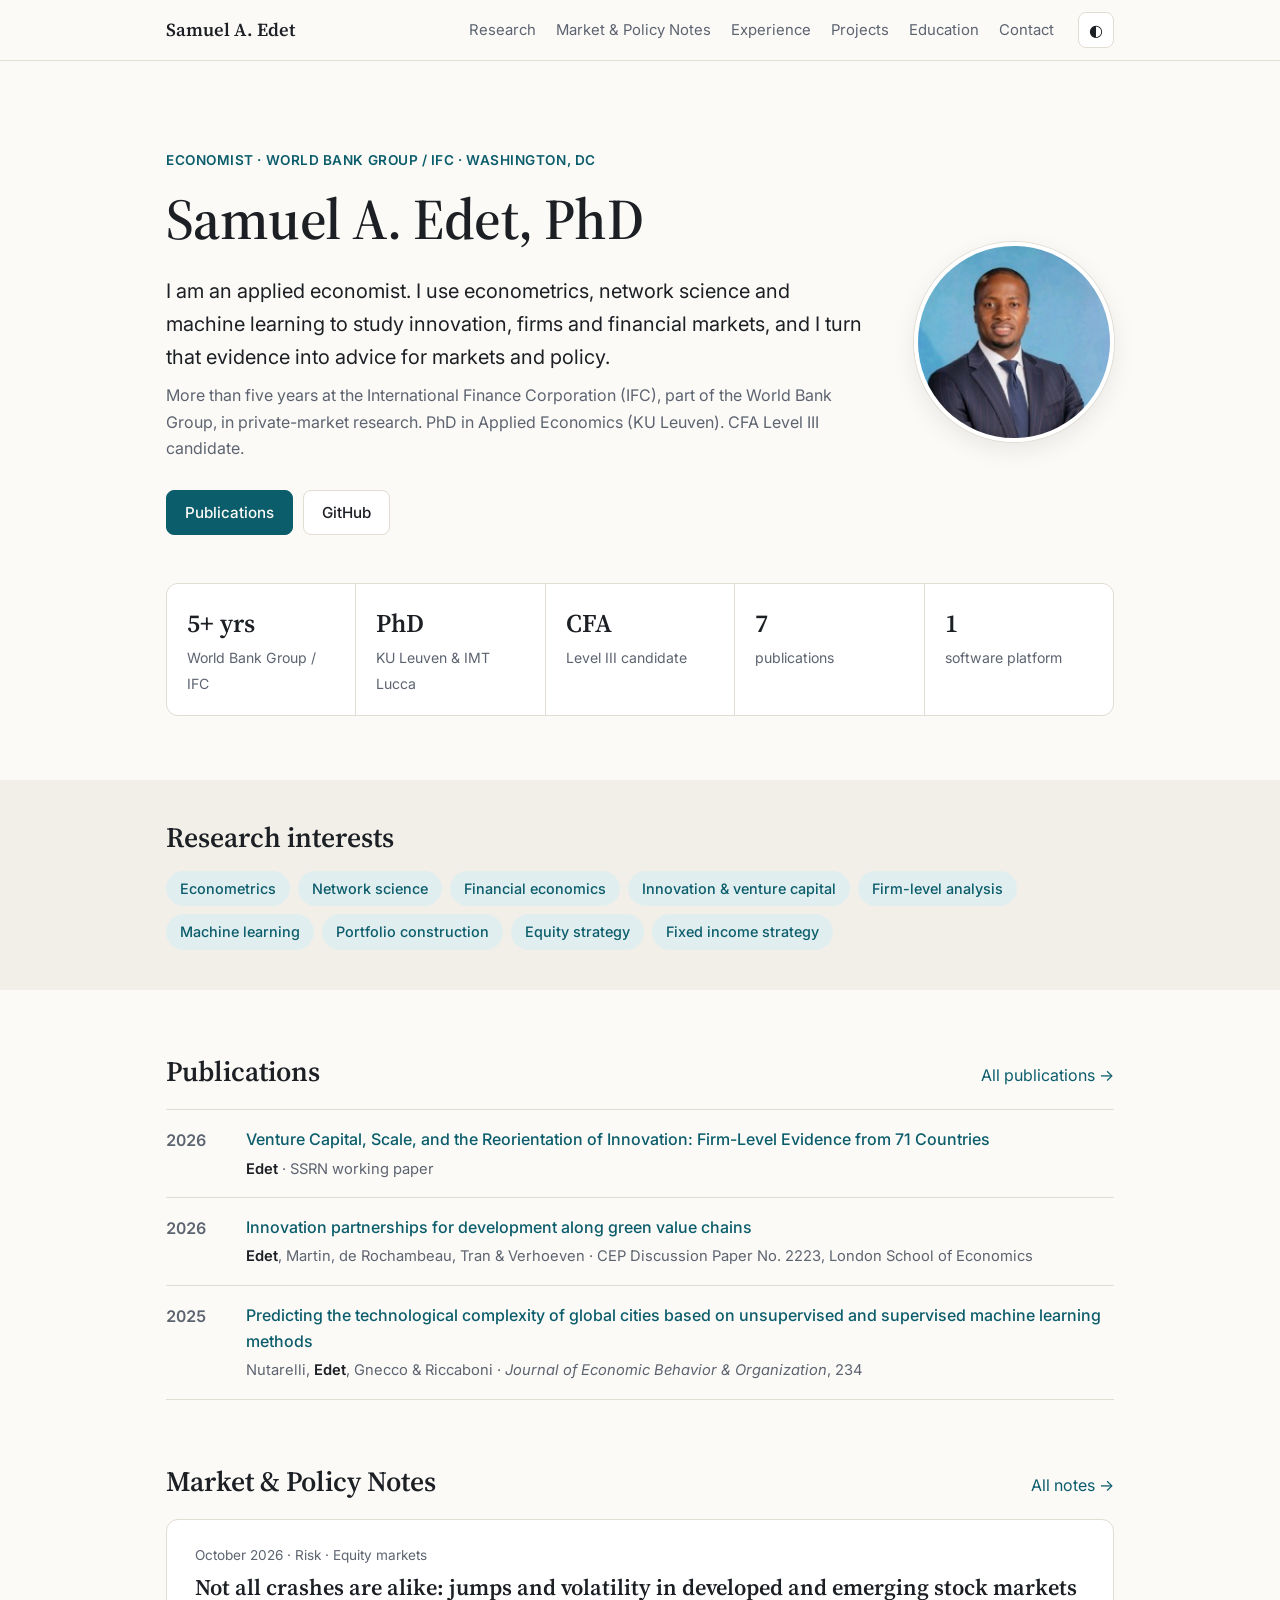
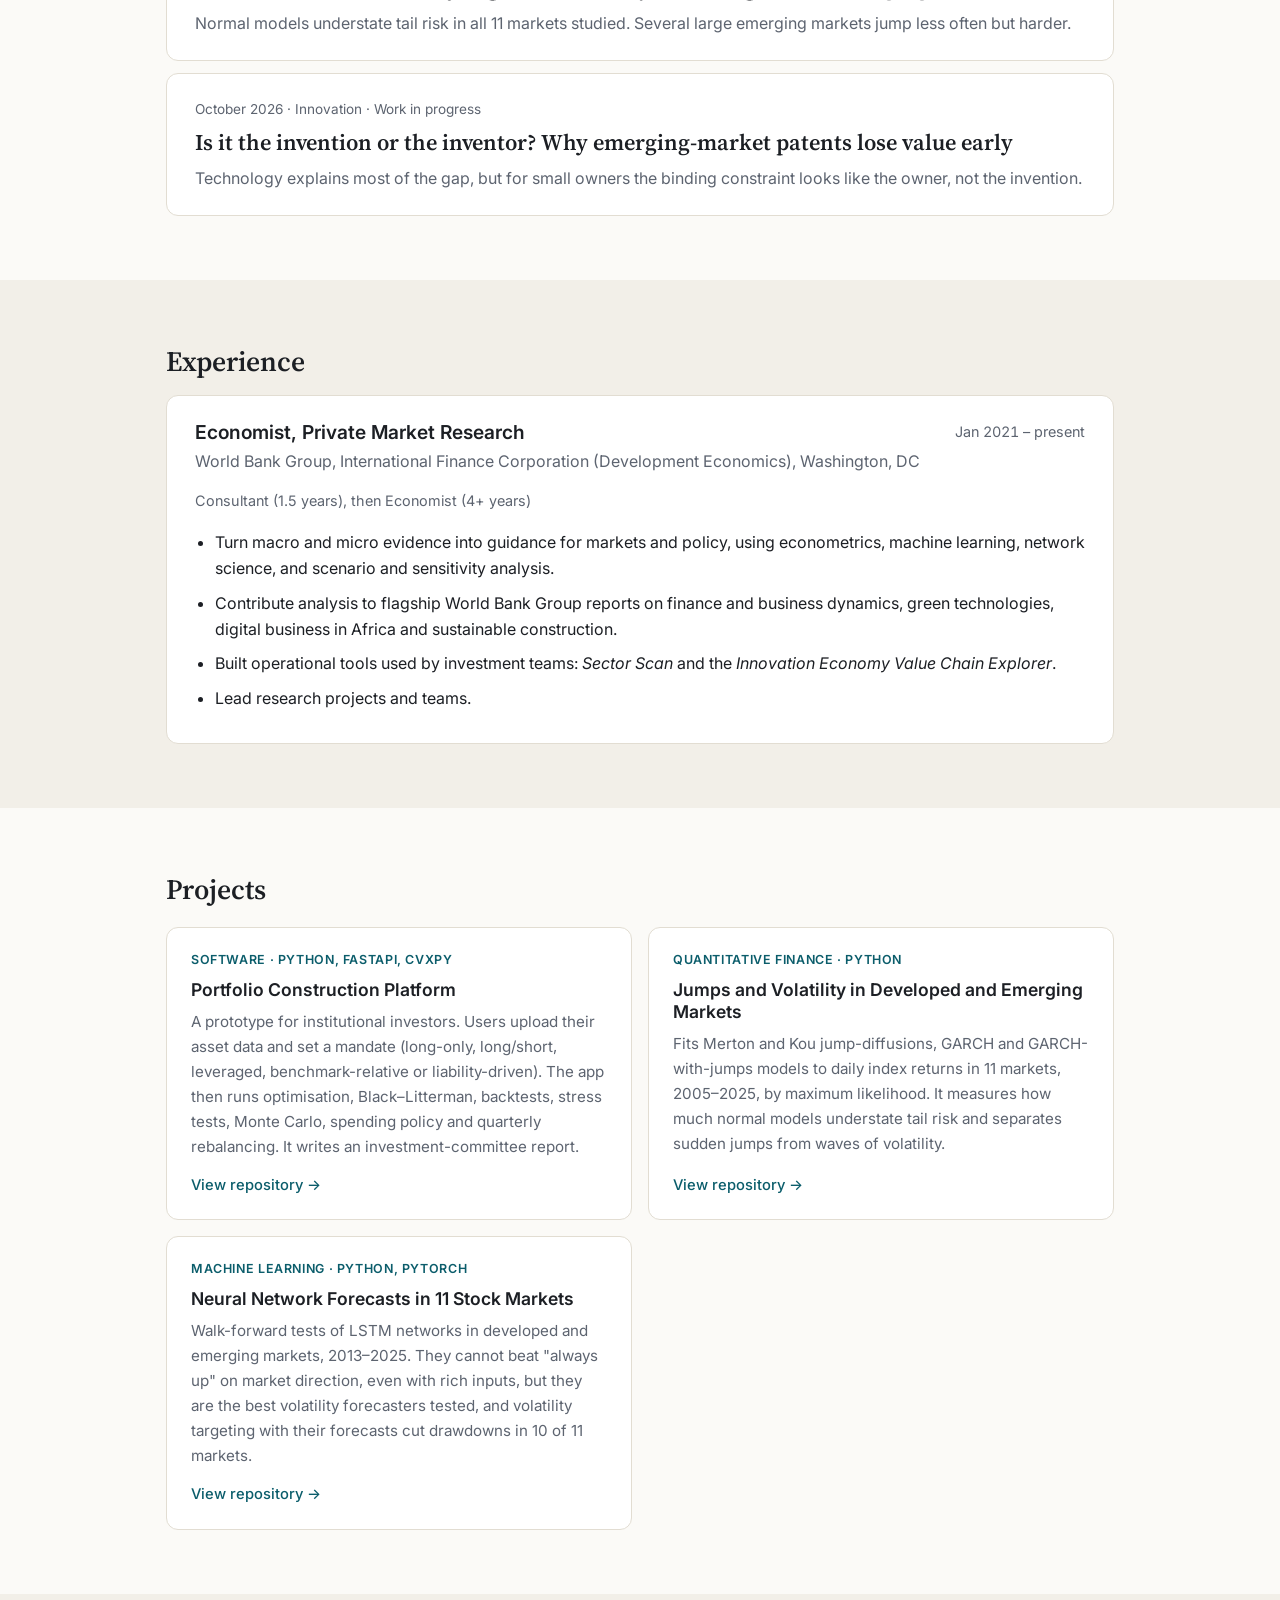
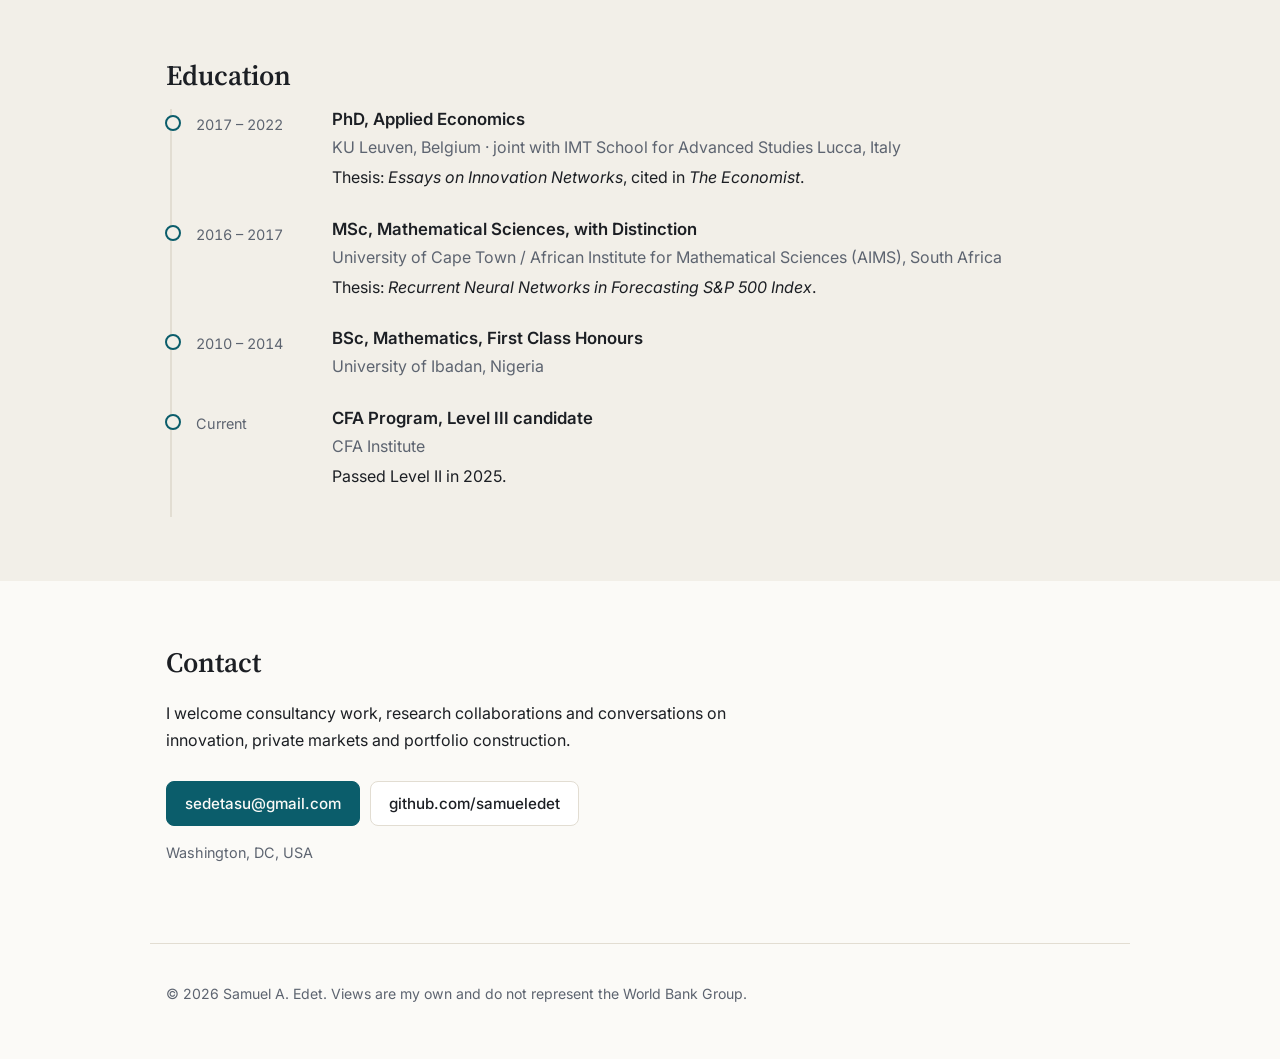
==== index.html @ 9589c851 "Add work-in-progress note on emerging-market patent value Co-Authored-By: Claude Opus 5.5 <noreply@a" ====
<!doctype html>
<html lang="en">
<head>
<meta charset="utf-8">
<meta name="viewport" content="width=device-width, initial-scale=1">
<title>Samuel A. Edet, PhD</title>
<meta name="description" content="Samuel A. Edet, PhD: applied economist at the World Bank Group / IFC. Econometrics, network science, financial economics, innovation and firm-level analysis.">
<meta property="og:title" content="Samuel A. Edet, PhD">
<meta property="og:description" content="Applied economist: econometrics, network science, financial economics, innovation.">
<link rel="preconnect" href="https://fonts.googleapis.com">
<link rel="preconnect" href="https://fonts.gstatic.com" crossorigin>
<link href="https://fonts.googleapis.com/css2?family=Inter:wght@400;500;600;700&family=Source+Serif+4:opsz,wght@8..60,500;8..60,600&display=swap" rel="stylesheet">
<link rel="stylesheet" href="styles.css">
<script>
  try { var t = localStorage.getItem("theme"); if (t) document.documentElement.dataset.theme = t; } catch (e) {}
</script>
</head>
<body>
<header class="topbar">
  <div class="wrap topbar-inner">
    <a class="brand" href="#top">Samuel A. Edet</a>
    <nav class="nav" aria-label="Sections">
      <a href="#research">Research</a>
      <a href="notes/">Market &amp; Policy Notes</a>
      <a href="#experience">Experience</a>
      <a href="#projects">Projects</a>
      <a href="#education">Education</a>
      <a href="#contact">Contact</a>
    </nav>
    <button class="theme-btn" id="theme" type="button" aria-label="Switch light or dark theme">◐</button>
  </div>
</header>

<main id="top">
  <section class="hero wrap">
    <div class="hero-top">
    <img class="portrait" src="photo.jpg" width="200" height="200" alt="Portrait of Samuel A. Edet">
    <div>
    <p class="eyebrow">Economist · World Bank Group / IFC · Washington, DC</p>
    <h1>Samuel A. Edet, PhD</h1>
    <p class="lede">I am an applied economist. I use econometrics, network science and machine learning to study
      innovation, firms and financial markets, and I turn that evidence into advice for markets and policy.</p>
    <p class="hero-sub">More than five years at the International Finance Corporation (IFC), part of the World Bank Group, in private-market research. PhD in Applied Economics (KU Leuven).
      CFA Level III candidate.</p>
    <div class="hero-links">
      <a class="btn primary" href="#research">Publications</a>
      <a class="btn" href="https://github.com/samueledet">GitHub</a>
    </div>
    </div>
    </div>
    <ul class="facts">
      <li><strong>5+ yrs</strong><span>World Bank Group / IFC</span></li>
      <li><strong>PhD</strong><span>KU Leuven &amp; IMT Lucca</span></li>
      <li><strong>CFA</strong><span>Level III candidate</span></li>
      <li><strong>7</strong><span>publications</span></li>
      <li><strong>1</strong><span>software platform</span></li>
    </ul>
  </section>

  <section class="band">
    <div class="wrap">
      <h2>Research interests</h2>
      <ul class="tags">
        <li>Econometrics</li><li>Network science</li><li>Financial economics</li><li>Innovation &amp; venture capital</li>
        <li>Firm-level analysis</li><li>Machine learning</li><li>Portfolio construction</li>
        <li>Equity strategy</li><li>Fixed income strategy</li>
      </ul>
    </div>
  </section>

  <section id="research" class="wrap section">
    <div class="teaser-head"><h2>Publications</h2><a href="publications/">All publications →</a></div>
    <ol class="pubs">
      <li>
        <span class="year">2026</span>
        <div><p class="title"><a href="https://ssrn.com/abstract=7645558">Venture Capital, Scale, and the Reorientation of Innovation: Firm-Level Evidence from 71 Countries</a></p>
        <p class="meta"><strong class="me">Edet</strong> · SSRN working paper</p></div>
      </li>
      <li>
        <span class="year">2026</span>
        <div><p class="title"><a href="https://cep.lse.ac.uk/_new/publications/abstract.asp?index=12648">Innovation partnerships for development along green value chains</a></p>
        <p class="meta"><strong class="me">Edet</strong>, Martin, de Rochambeau, Tran &amp; Verhoeven · CEP Discussion Paper No. 2223, London School of Economics</p></div>
      </li>
      <li>
        <span class="year">2025</span>
        <div><p class="title"><a href="https://doi.org/10.1016/j.jebo.2025.107011">Predicting the technological complexity of global cities based on unsupervised and supervised machine learning methods</a></p>
        <p class="meta">Nutarelli, <strong class="me">Edet</strong>, Gnecco &amp; Riccaboni · <em>Journal of Economic Behavior &amp; Organization</em>, 234</p></div>
      </li>
    </ol>
  </section>

  <section class="wrap notes-teaser">
    <div class="teaser-head"><h2>Market &amp; Policy Notes</h2><a href="notes/">All notes →</a></div>
    <a class="note" href="notes/market-jumps.html">
      <p class="note-meta">October 2026 · Risk · Equity markets</p>
      <h3>Not all crashes are alike: jumps and volatility in developed and emerging stock markets</h3>
      <p>Normal models understate tail risk in all 11 markets studied. Several large emerging markets jump less often but harder.</p>
      </a>
    <a class="note" href="notes/invention-or-inventor.html">
      <p class="note-meta">October 2026 · Innovation · Work in progress</p>
      <h3>Is it the invention or the inventor? Why emerging-market patents lose value early</h3>
      <p>Technology explains most of the gap, but for small owners the binding constraint looks like the owner, not the invention.</p>
      </a>
  </section>

  <section id="experience" class="band">
    <div class="wrap section">
      <h2>Experience</h2>
      <article class="role">
        <div class="role-head">
          <div>
            <h3>Economist, Private Market Research</h3>
            <p class="org">World Bank Group, International Finance Corporation (Development Economics), Washington, DC</p>
          </div>
          <p class="when">Jan 2021 – present</p>
        </div>
        <p class="muted small">Consultant (1.5 years), then Economist (4+ years)</p>
        <ul>
          <li>Turn macro and micro evidence into guidance for markets and policy, using econometrics, machine learning,
            network science, and scenario and sensitivity analysis.</li>
          <li>Contribute analysis to flagship World Bank Group reports on finance and business dynamics, green technologies, digital business in
            Africa and sustainable construction.</li>
          <li>Built operational tools used by investment teams: <em>Sector Scan</em> and the
            <em>Innovation Economy Value Chain Explorer</em>.</li>
          <li>Lead research projects and teams.</li>
        </ul>
      </article>
    </div>
  </section>

  <section id="projects" class="wrap section">
    <h2>Projects</h2>
    <div class="cards">
      <a class="card" href="https://github.com/samueledet/portfolio-platform">
        <p class="kicker">Software · Python, FastAPI, CVXPY</p>
        <h3>Portfolio Construction Platform</h3>
        <p>A prototype for institutional investors. Users upload their asset data and set a mandate (long-only, long/short,
          leveraged, benchmark-relative or liability-driven). The app then runs optimisation, Black–Litterman, backtests,
          stress tests, Monte Carlo, spending policy and quarterly rebalancing. It writes an investment-committee report.</p>
        <span class="go">View repository →</span>
      </a>
      <a class="card" href="https://github.com/samueledet/market-jumps-volatility">
        <p class="kicker">Quantitative finance · Python</p>
        <h3>Jumps and Volatility in Developed and Emerging Markets</h3>
        <p>Fits Merton and Kou jump-diffusions, GARCH and GARCH-with-jumps models to daily index returns in 11 markets,
          2005–2025, by maximum likelihood. It measures how much normal models understate tail risk and separates
          sudden jumps from waves of volatility.</p>
        <span class="go">View repository →</span>
      </a>
      <a class="card" href="https://github.com/samueledet/nn-market-forecasts">
        <p class="kicker">Machine learning · Python, PyTorch</p>
        <h3>Neural Network Forecasts in 11 Stock Markets</h3>
        <p>Walk-forward tests of LSTM networks in developed and emerging markets, 2013–2025. They cannot beat "always up"
          on market direction, even with rich inputs, but they are the best volatility forecasters tested, and volatility targeting with their
          forecasts cut drawdowns in 10 of 11 markets.</p>
        <span class="go">View repository →</span>
      </a>
    </div>
  </section>

  <section id="education" class="band">
    <div class="wrap section">
      <h2>Education</h2>
      <div class="timeline">
        <div class="edu">
          <p class="when">2017 – 2022</p>
          <div>
            <h3>PhD, Applied Economics</h3>
            <p class="org">KU Leuven, Belgium · joint with IMT School for Advanced Studies Lucca, Italy</p>
            <p>Thesis: <em>Essays on Innovation Networks</em>, cited in <em>The Economist</em>.</p>
          </div>
        </div>
        <div class="edu">
          <p class="when">2016 – 2017</p>
          <div>
            <h3>MSc, Mathematical Sciences, with Distinction</h3>
            <p class="org">University of Cape Town / African Institute for Mathematical Sciences (AIMS), South Africa</p>
            <p>Thesis: <em>Recurrent Neural Networks in Forecasting S&amp;P 500 Index</em>.</p>
          </div>
        </div>
        <div class="edu">
          <p class="when">2010 – 2014</p>
          <div>
            <h3>BSc, Mathematics, First Class Honours</h3>
            <p class="org">University of Ibadan, Nigeria</p>
          </div>
        </div>
        <div class="edu">
          <p class="when">Current</p>
          <div>
            <h3>CFA Program, Level III candidate</h3>
            <p class="org">CFA Institute</p>
            <p>Passed Level II in 2025.</p>
          </div>
        </div>
      </div>
    </div>
  </section>

  <section id="contact" class="wrap section contact">
    <h2>Contact</h2>
    <p>I welcome consultancy work, research collaborations and conversations on innovation, private markets and portfolio construction.</p>
    <div class="hero-links">
      <a class="btn primary" href="mailto:sedetasu@gmail.com">sedetasu@gmail.com</a>
      <a class="btn" href="https://github.com/samueledet">github.com/samueledet</a>
    </div>
    <p class="muted small">Washington, DC, USA</p>
  </section>
</main>

<footer class="wrap footer">
  <p>© <span id="year">2026</span> Samuel A. Edet. Views are my own and do not represent the World Bank Group.</p>
</footer>
<script src="site.js"></script>
</body>
</html>
---- styles.css ----
:root {
  --bg: #fbfaf7;
  --band: #f2efe8;
  --surface: #ffffff;
  --text: #1c1f24;
  --muted: #5d6470;
  --line: #e2ddd2;
  --accent: #0b5d6b;
  --accent-soft: #e1eef0;
  --serif: "Source Serif 4", Georgia, serif;
  --sans: "Inter", system-ui, -apple-system, "Segoe UI", sans-serif;
}
@media (prefers-color-scheme: dark) {
  :root:not([data-theme="light"]) {
    --bg: #14171b; --band: #1a1e23; --surface: #1f242a; --text: #e8e6e1; --muted: #a2a8b1;
    --line: #2e343c; --accent: #6cc3cf; --accent-soft: #1d3338;
  }
}
:root[data-theme="dark"] {
  --bg: #14171b; --band: #1a1e23; --surface: #1f242a; --text: #e8e6e1; --muted: #a2a8b1;
  --line: #2e343c; --accent: #6cc3cf; --accent-soft: #1d3338;
}

* { box-sizing: border-box; }
html { scroll-behavior: smooth; scroll-padding-top: 72px; }
body { margin: 0; background: var(--bg); color: var(--text); font: 16px/1.65 var(--sans); }
a { color: var(--accent); text-decoration: none; }
a:hover { text-decoration: underline; }
h1, h2, h3 { line-height: 1.25; margin: 0; }
h1, h2 { font-family: var(--serif); font-weight: 600; }
h2 { font-size: 1.75rem; margin-bottom: 1.25rem; }
h3 { font-size: 1.05rem; font-weight: 600; }
.wrap { max-width: 980px; margin: 0 auto; padding: 0 16px; }
.section { padding: 64px 16px; }
.band { background: var(--band); }
.band > .wrap:not(.section) { padding-top: 40px; padding-bottom: 40px; }
.muted { color: var(--muted); }
.small { font-size: .9rem; }
.mt { margin-top: 56px; }

/* top bar */
.topbar { position: sticky; top: 0; z-index: 10; background: color-mix(in srgb, var(--bg) 88%, transparent);
  backdrop-filter: blur(8px); border-bottom: 1px solid var(--line); }
.topbar-inner { display: flex; align-items: center; gap: 24px; height: 60px; }
.brand { font-family: var(--serif); font-weight: 600; font-size: 1.15rem; color: var(--text); }
.nav { display: flex; gap: 20px; margin-left: auto; font-size: .93rem; }
.nav a { color: var(--muted); }
.nav a:hover { color: var(--text); text-decoration: none; }
.theme-btn { border: 1px solid var(--line); background: var(--surface); color: var(--text); border-radius: 8px;
  width: 36px; height: 36px; cursor: pointer; font-size: 1rem; }

/* hero */
.hero { padding-top: 88px; padding-bottom: 64px; }
.eyebrow { color: var(--accent); font-weight: 600; font-size: .85rem; letter-spacing: .04em; text-transform: uppercase; margin: 0 0 12px; }
.hero h1 { font-size: clamp(2.3rem, 6vw, 3.6rem); letter-spacing: -.01em; }
.lede { font-size: 1.25rem; max-width: 720px; margin: 20px 0 8px; }
.hero-sub { color: var(--muted); max-width: 720px; margin: 0; }
.hero-links { display: flex; flex-wrap: wrap; gap: 10px; margin: 28px 0 0; }
.btn { display: inline-block; padding: 9px 18px; border-radius: 8px; border: 1px solid var(--line); background: var(--surface);
  color: var(--text); font-weight: 500; font-size: .95rem; }
.btn:hover { text-decoration: none; border-color: var(--accent); }
.btn.primary { background: var(--accent); border-color: var(--accent); color: var(--bg); }
.facts { list-style: none; padding: 0; margin: 48px 0 0; display: grid; grid-template-columns: repeat(4, 1fr); gap: 1px;
  background: var(--line); border: 1px solid var(--line); border-radius: 12px; overflow: hidden; }
.facts li { background: var(--surface); padding: 18px 20px; }
.facts strong { display: block; font-family: var(--serif); font-size: 1.6rem; font-weight: 600; }
.facts span { color: var(--muted); font-size: .88rem; }

.tags { list-style: none; padding: 0; margin: 0; display: flex; flex-wrap: wrap; gap: 8px; }
.tags li { background: var(--accent-soft); color: var(--accent); padding: 6px 14px; border-radius: 999px; font-size: .9rem; font-weight: 500; }
.band h2:first-child { margin-bottom: 16px; }

/* publications */
.pubs { list-style: none; padding: 0; margin: 0; border-top: 1px solid var(--line); }
.pubs li { display: grid; grid-template-columns: 64px 1fr; gap: 16px; padding: 16px 0; border-bottom: 1px solid var(--line); }
.year { font-weight: 600; color: var(--muted); font-variant-numeric: tabular-nums; padding-top: 1px; }
.pubs .title { margin: 0; font-weight: 500; overflow-wrap: anywhere; }
.pubs li > div, .edu > div, .role-head > div { min-width: 0; }
.pubs .meta { margin: 4px 0 0; color: var(--muted); font-size: .92rem; }
.section > h3 { margin-top: 40px; }
.plain { padding-left: 20px; margin: 12px 0 0; }
.plain li { margin: 4px 0; }

/* experience */
.role { background: var(--surface); border: 1px solid var(--line); border-radius: 12px; padding: 24px 28px; }
.role-head { display: flex; justify-content: space-between; gap: 16px; align-items: flex-start; }
.role h3 { font-size: 1.2rem; margin: 0; }
.org { color: var(--muted); margin: 4px 0 0; }
.when { color: var(--muted); font-size: .9rem; white-space: nowrap; margin: 0; font-variant-numeric: tabular-nums; }
.role ul { margin: 16px 0 0; padding-left: 20px; }
.role li { margin: 8px 0; }

/* projects */
.cards { display: grid; grid-template-columns: repeat(2, 1fr); gap: 16px; }
.card { display: flex; flex-direction: column; background: var(--surface); border: 1px solid var(--line); border-radius: 12px;
  padding: 22px 24px; color: var(--text); transition: border-color .15s, transform .15s; }
a.card:hover { border-color: var(--accent); text-decoration: none; transform: translateY(-2px); }
.card h3 { margin: 0 0 8px; font-size: 1.1rem; }
.card p { margin: 0; color: var(--muted); font-size: .95rem; }
.card .kicker { font-size: .78rem; text-transform: uppercase; letter-spacing: .05em; color: var(--accent); font-weight: 600; margin-bottom: 8px; }
.go { margin-top: auto; padding-top: 14px; color: var(--accent); font-weight: 500; font-size: .92rem; }

/* education */
.timeline { display: grid; gap: 0; border-left: 2px solid var(--line); margin-left: 4px; }
.edu { display: grid; grid-template-columns: 120px 1fr; gap: 16px; padding: 0 0 28px 24px; position: relative; }
.edu::before { content: ""; position: absolute; left: -7px; top: 6px; width: 12px; height: 12px; border-radius: 50%;
  background: var(--bg); border: 2px solid var(--accent); }
.band .edu::before { background: var(--band); }
.edu p { margin: 4px 0 0; }
.awards { list-style: none; padding: 0; margin: 0; display: grid; grid-template-columns: repeat(2, 1fr); gap: 10px 32px; }
.awards li { display: grid; grid-template-columns: 96px 1fr; gap: 12px; padding: 8px 0; border-bottom: 1px solid var(--line); }
.awards span { color: var(--muted); font-variant-numeric: tabular-nums; font-size: .92rem; }

.contact p { max-width: 620px; }
.footer { border-top: 1px solid var(--line); padding-top: 24px; padding-bottom: 40px; color: var(--muted); font-size: .88rem; }

@media (max-width: 760px) {
  .nav { display: none; }
  .theme-btn { margin-left: auto; }
  .hero { padding-top: 48px; }
  .facts { grid-template-columns: repeat(2, 1fr); }
  .cards, .awards { grid-template-columns: 1fr; }
  .role { padding: 20px; }
  .role-head { flex-direction: column; gap: 4px; }
  .edu { grid-template-columns: 1fr; gap: 0; }
  .pubs li { grid-template-columns: 48px 1fr; }
  .section { padding: 48px 16px; }
}

/* portrait */
.hero-top { display: grid; grid-template-columns: 1fr 200px; gap: 48px; align-items: center; }
.hero-top > div { order: -1; min-width: 0; }
.portrait { width: 200px; height: 200px; border-radius: 50%; object-fit: cover; border: 4px solid var(--surface);
  box-shadow: 0 0 0 1px var(--line), 0 8px 24px rgba(0, 0, 0, .08); }
@media (max-width: 760px) {
  .hero-top { grid-template-columns: 1fr; gap: 24px; }
  .hero-top > div { order: 0; }
  .portrait { width: 128px; height: 128px; }
}

/* field notes */
.nav a[aria-current="page"] { color: var(--text); font-weight: 600; }
.notes-hero h1 { font-size: clamp(2rem, 5vw, 3rem); }
.notes-list { padding-bottom: 72px; display: grid; gap: 16px; }
.note { display: block; background: var(--surface); border: 1px solid var(--line); border-radius: 12px; padding: 24px 28px; color: var(--text);
  transition: border-color .15s, transform .15s; }
.note:hover { border-color: var(--accent); text-decoration: none; transform: translateY(-2px); }
.note h2, .note h3 { font-family: var(--serif); font-size: 1.4rem; margin: 0 0 8px; }
.note p { margin: 0; color: var(--muted); }
.note .go { display: inline-block; }
.note-meta { font-size: .85rem; margin-bottom: 8px !important; }
.article { max-width: 760px; padding-top: 56px; padding-bottom: 72px; }
.article h1 { font-size: clamp(2rem, 5vw, 2.8rem); }
.article h2 { font-size: 1.5rem; margin: 48px 0 16px; }
.article .facts { grid-template-columns: repeat(2, 1fr); margin: 32px 0 0; }
.article .facts strong { color: var(--accent); }
.back { display: inline-block; font-size: .92rem; margin-bottom: 28px; }
.byline { color: var(--muted); font-size: .92rem; margin: 12px 0 0; }
.hurdles { padding: 0; margin: 0; list-style: none; counter-reset: h; }
.hurdles li { counter-increment: h; position: relative; padding: 0 0 20px 48px; }
.hurdles li::before { content: counter(h); position: absolute; left: 0; top: 0; width: 30px; height: 30px; border-radius: 50%;
  background: var(--accent-soft); color: var(--accent); font-weight: 600; display: grid; place-items: center; font-size: .9rem; }
.hurdles h3 { margin: 3px 0 4px; }
.hurdles p { margin: 0; }
.aside { border-left: 3px solid var(--accent); padding: 4px 0 4px 16px; color: var(--muted); margin: 32px 0; }
.sources { padding-left: 20px; color: var(--muted); font-size: .9rem; }
.sources li { margin: 6px 0; }
.article .hero-links { margin-top: 8px; }
.notes-teaser { padding-bottom: 64px; }
.teaser-head { display: flex; justify-content: space-between; align-items: baseline; }

/* article bar charts: one series, value labels in text ink */
.chart { margin: 32px 0; padding: 20px 24px; background: var(--surface); border: 1px solid var(--line); border-radius: 12px; }
.chart figcaption strong { display: block; font-size: 1rem; }
.chart figcaption span { display: block; color: var(--muted); font-size: .88rem; margin-bottom: 16px; }
.bars { display: grid; gap: 10px; }
.bar-row { display: grid; grid-template-columns: 170px 1fr 56px; align-items: center; gap: 12px; font-size: .9rem; }
.bar-label { color: var(--muted); }
.bar-track { height: 18px; }
.bar { display: block; height: 100%; width: calc(var(--v) / var(--max, 100) * 100%); min-width: 2px; background: var(--accent);
  border-radius: 0 4px 4px 0; }
.bars[data-max="20"] .bar { --max: 20; }
.bars[data-max="25"] .bar { --max: 25; }
.bar-row:hover .bar { filter: brightness(1.15); }
.bar-val { font-variant-numeric: tabular-nums; font-weight: 600; text-align: right; }
.chart-note { color: var(--muted); font-size: .85rem; margin: 14px 0 0; }
@media (max-width: 760px) { .bar-row { grid-template-columns: 110px 1fr 52px; gap: 8px; font-size: .85rem; } .chart { padding: 16px; } }
.notes-teaser .note + .note { margin-top: 12px; }
.pubs .me { color: var(--text); font-weight: 600; }

/* small comparison table in notes */
.cmp { width: 100%; border-collapse: collapse; margin: 24px 0 0; background: var(--surface); border: 1px solid var(--line); border-radius: 12px; overflow: hidden; font-size: .95rem; }
.cmp caption { text-align: left; font-weight: 600; padding: 0 0 10px; }
.cmp th, .cmp td { padding: 12px 16px; border-bottom: 1px solid var(--line); text-align: left; }
.cmp thead th { color: var(--muted); font-weight: 500; font-size: .88rem; }
.cmp td { font-variant-numeric: tabular-nums; font-weight: 600; }
.cmp td.muted { font-weight: 400; }
.cmp tbody tr:last-child th, .cmp tbody tr:last-child td { border-bottom: 0; }

/* header facts: five cards */
.hero .facts { grid-template-columns: repeat(5, 1fr); }
@media (max-width: 760px) {
  .hero .facts { grid-template-columns: repeat(5, 1fr); margin-top: 32px; }
  .hero .facts li { padding: 12px 8px; }
  .hero .facts strong { font-size: 1.05rem; }
  .hero .facts span { font-size: .7rem; line-height: 1.35; display: block; }
}
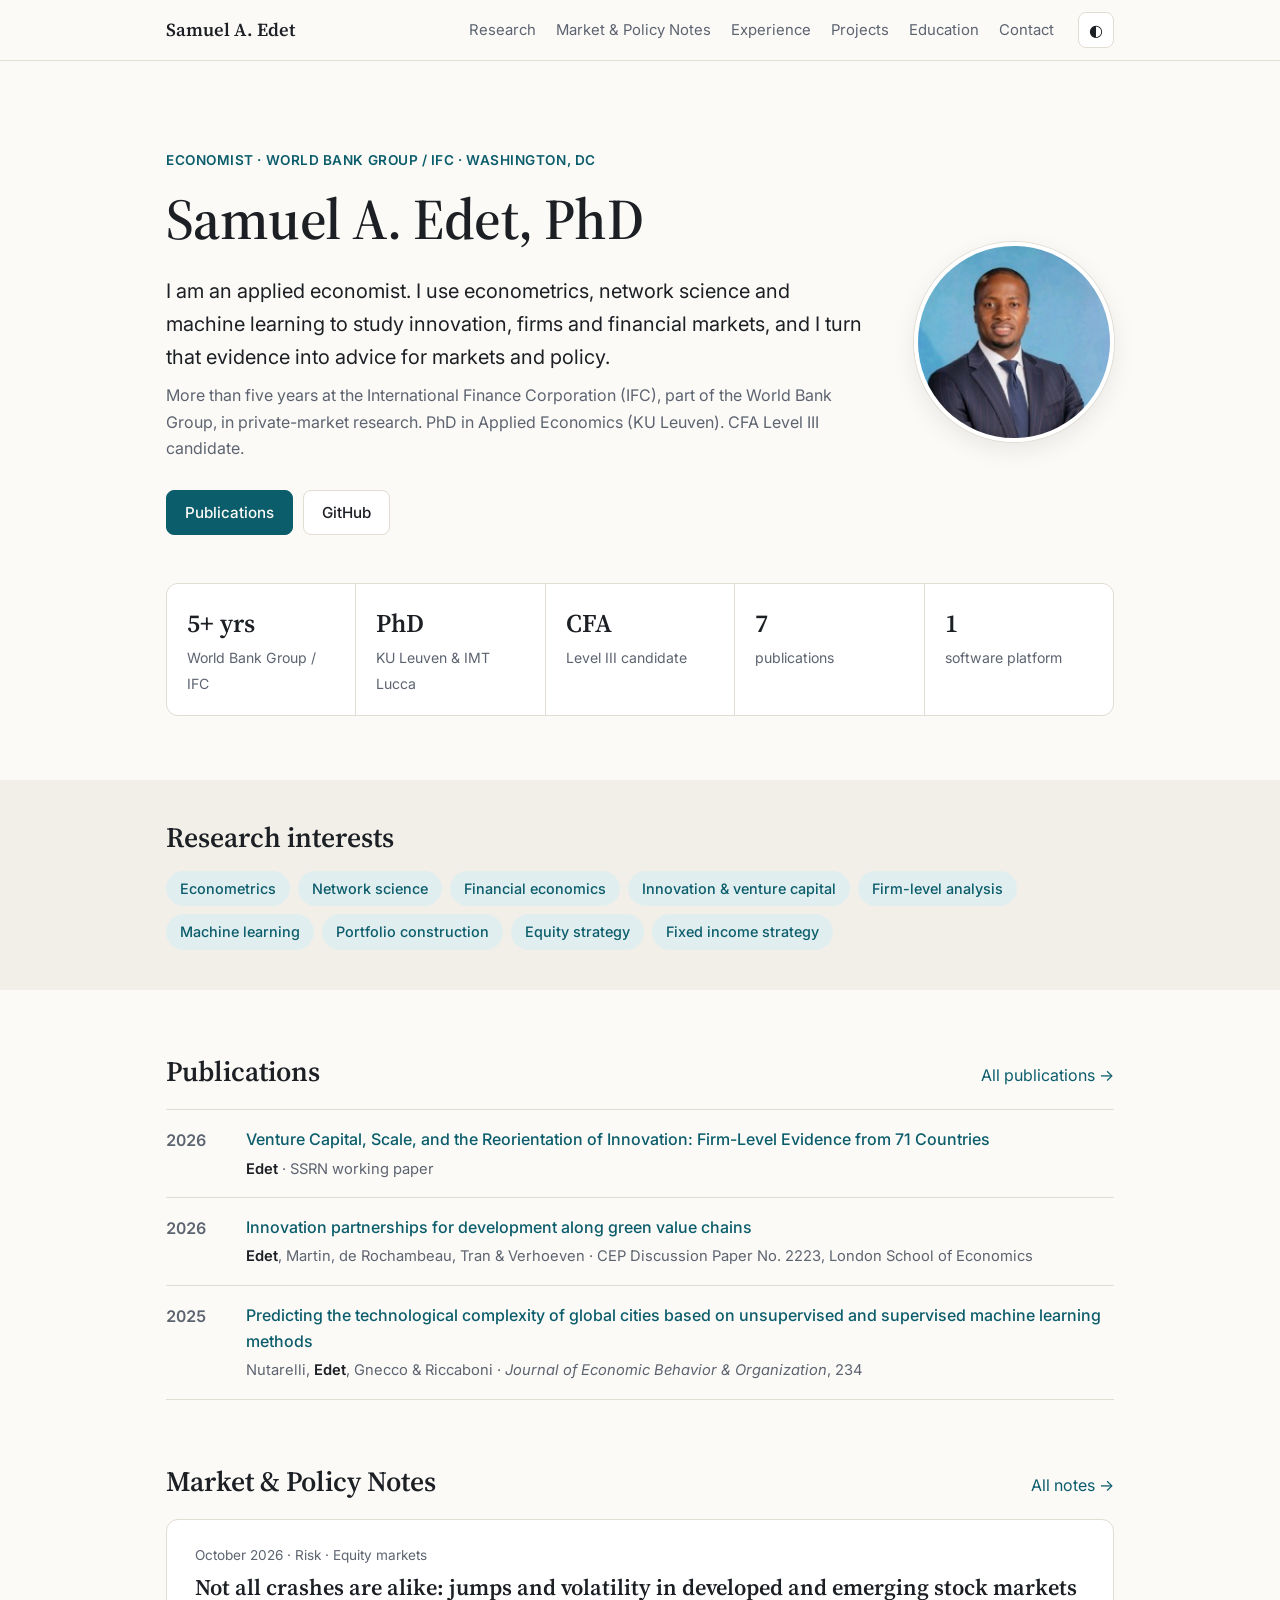
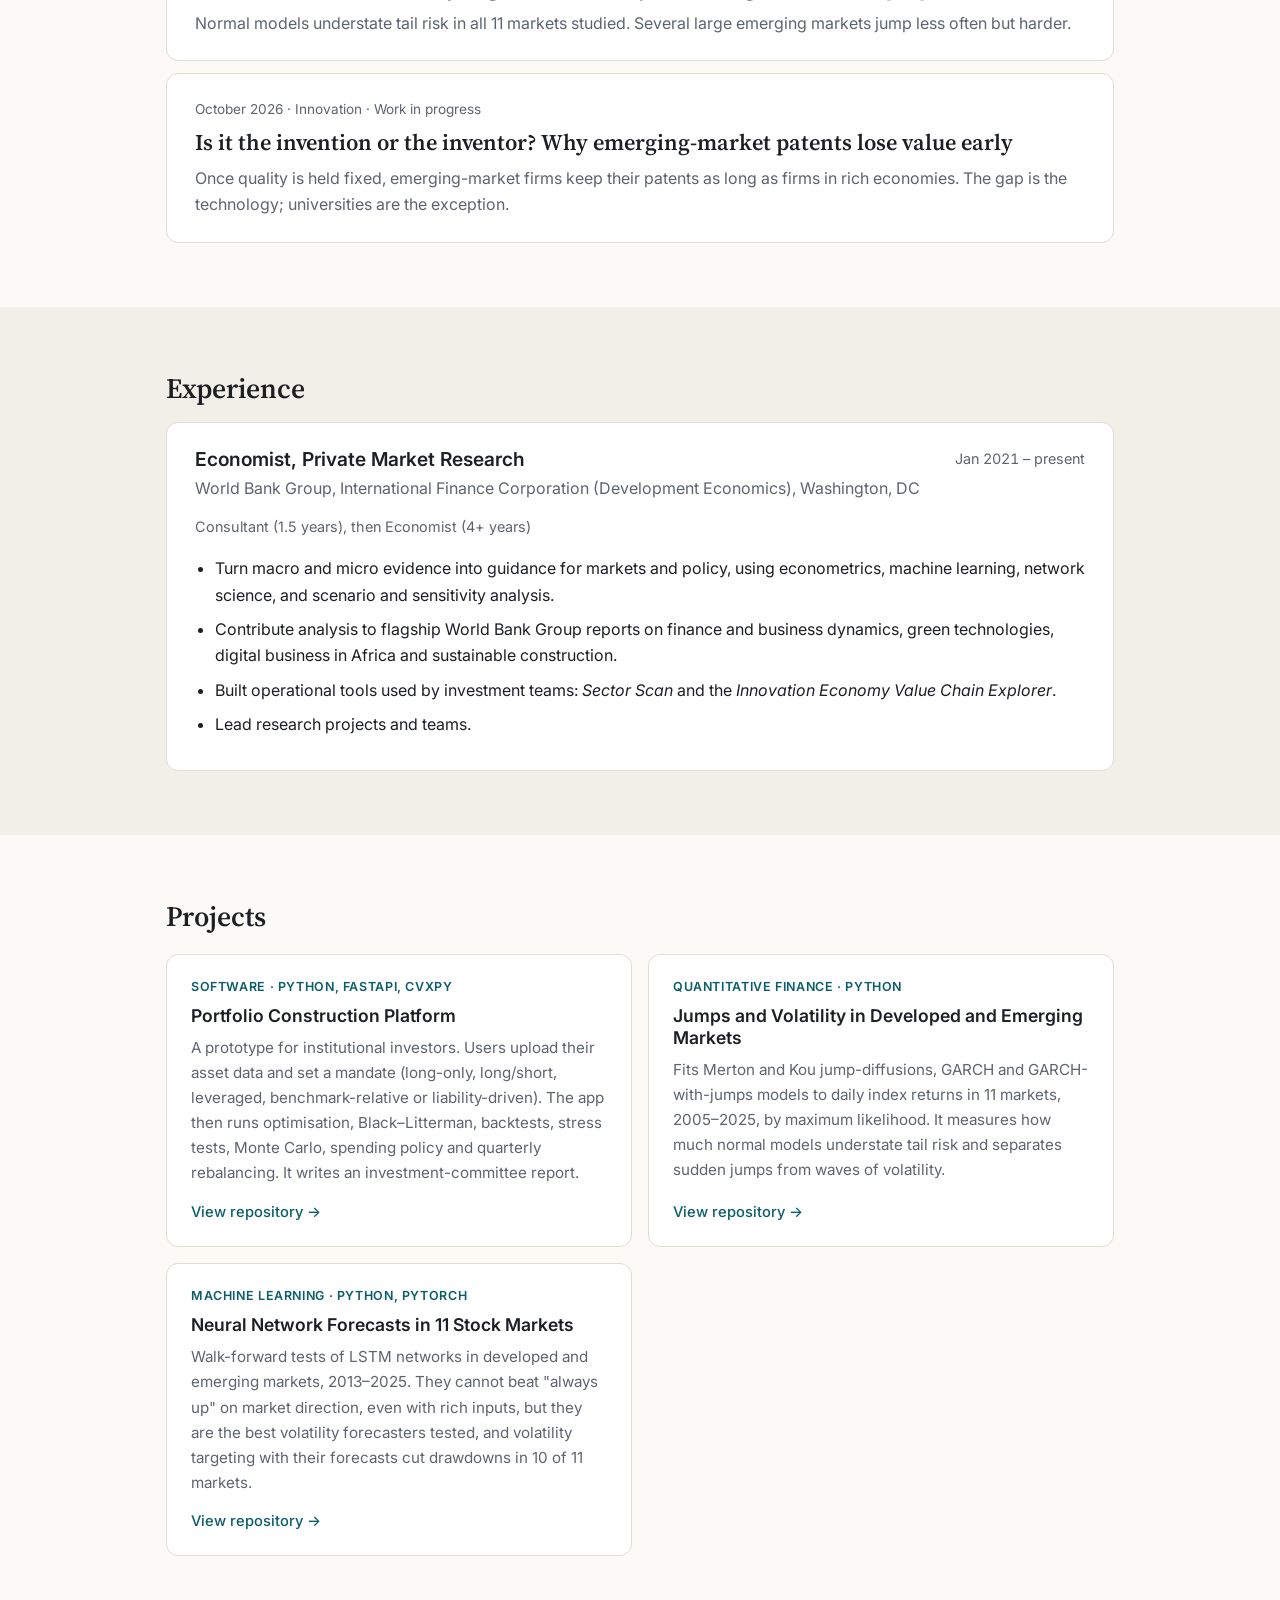
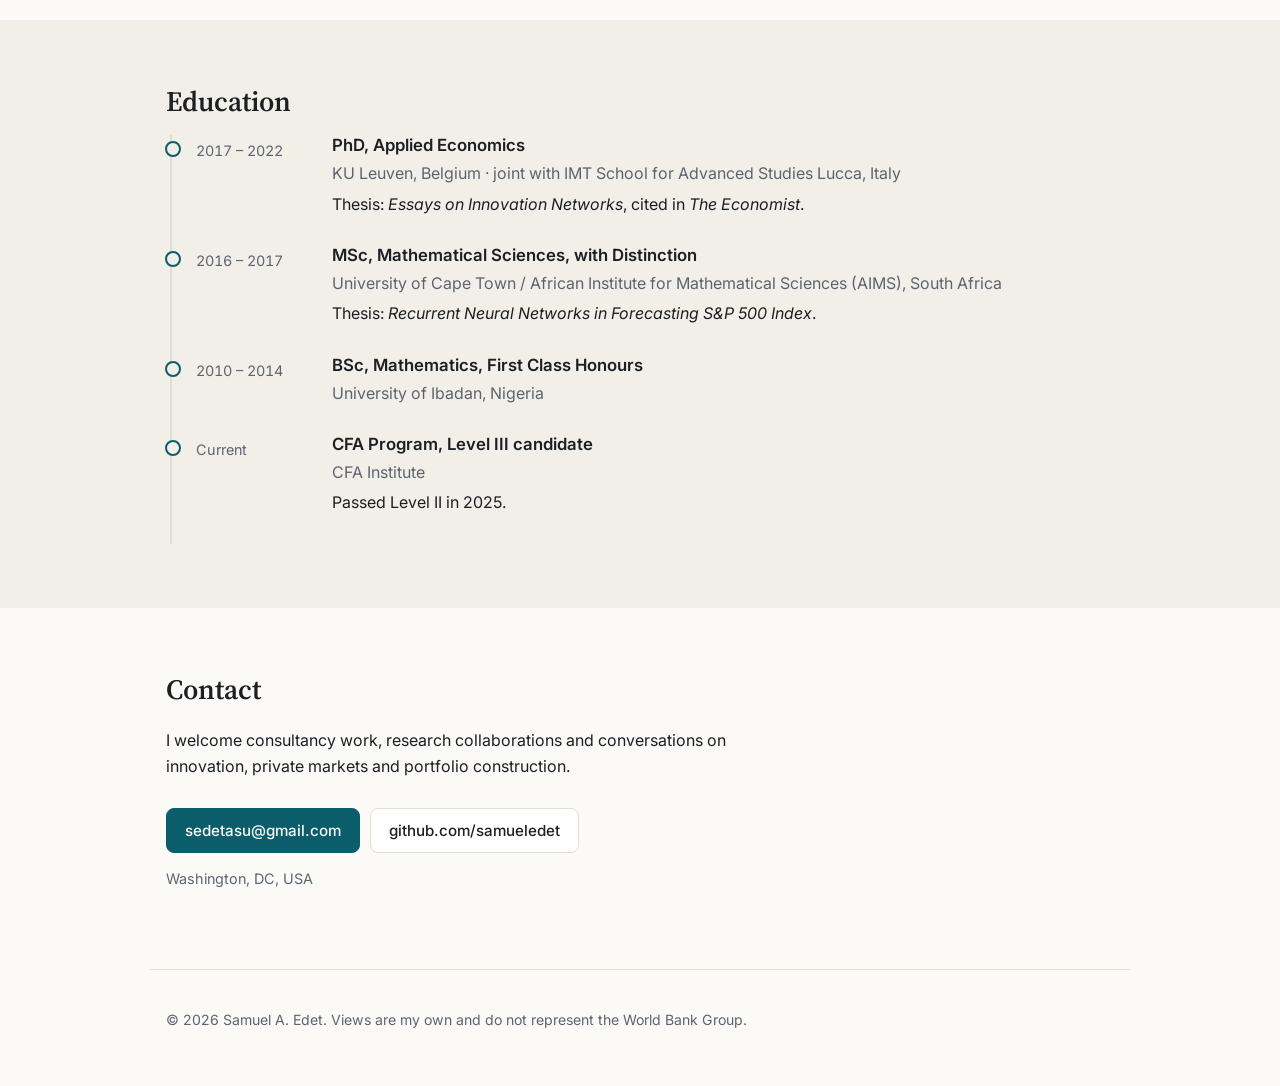
==== commit d379b7c9: "Revise patent value note: firms and universities only, survival from grant Counting survival from fi" ====
--- a/index.html
+++ b/index.html
@@ -99,7 +99,7 @@
     <a class="note" href="notes/invention-or-inventor.html">
       <p class="note-meta">October 2026 · Innovation · Work in progress</p>
       <h3>Is it the invention or the inventor? Why emerging-market patents lose value early</h3>
-      <p>Technology explains most of the gap, but for small owners the binding constraint looks like the owner, not the invention.</p>
+      <p>Once quality is held fixed, emerging-market firms keep their patents as long as firms in rich economies. The gap is the technology; universities are the exception.</p>
       </a>
   </section>
 
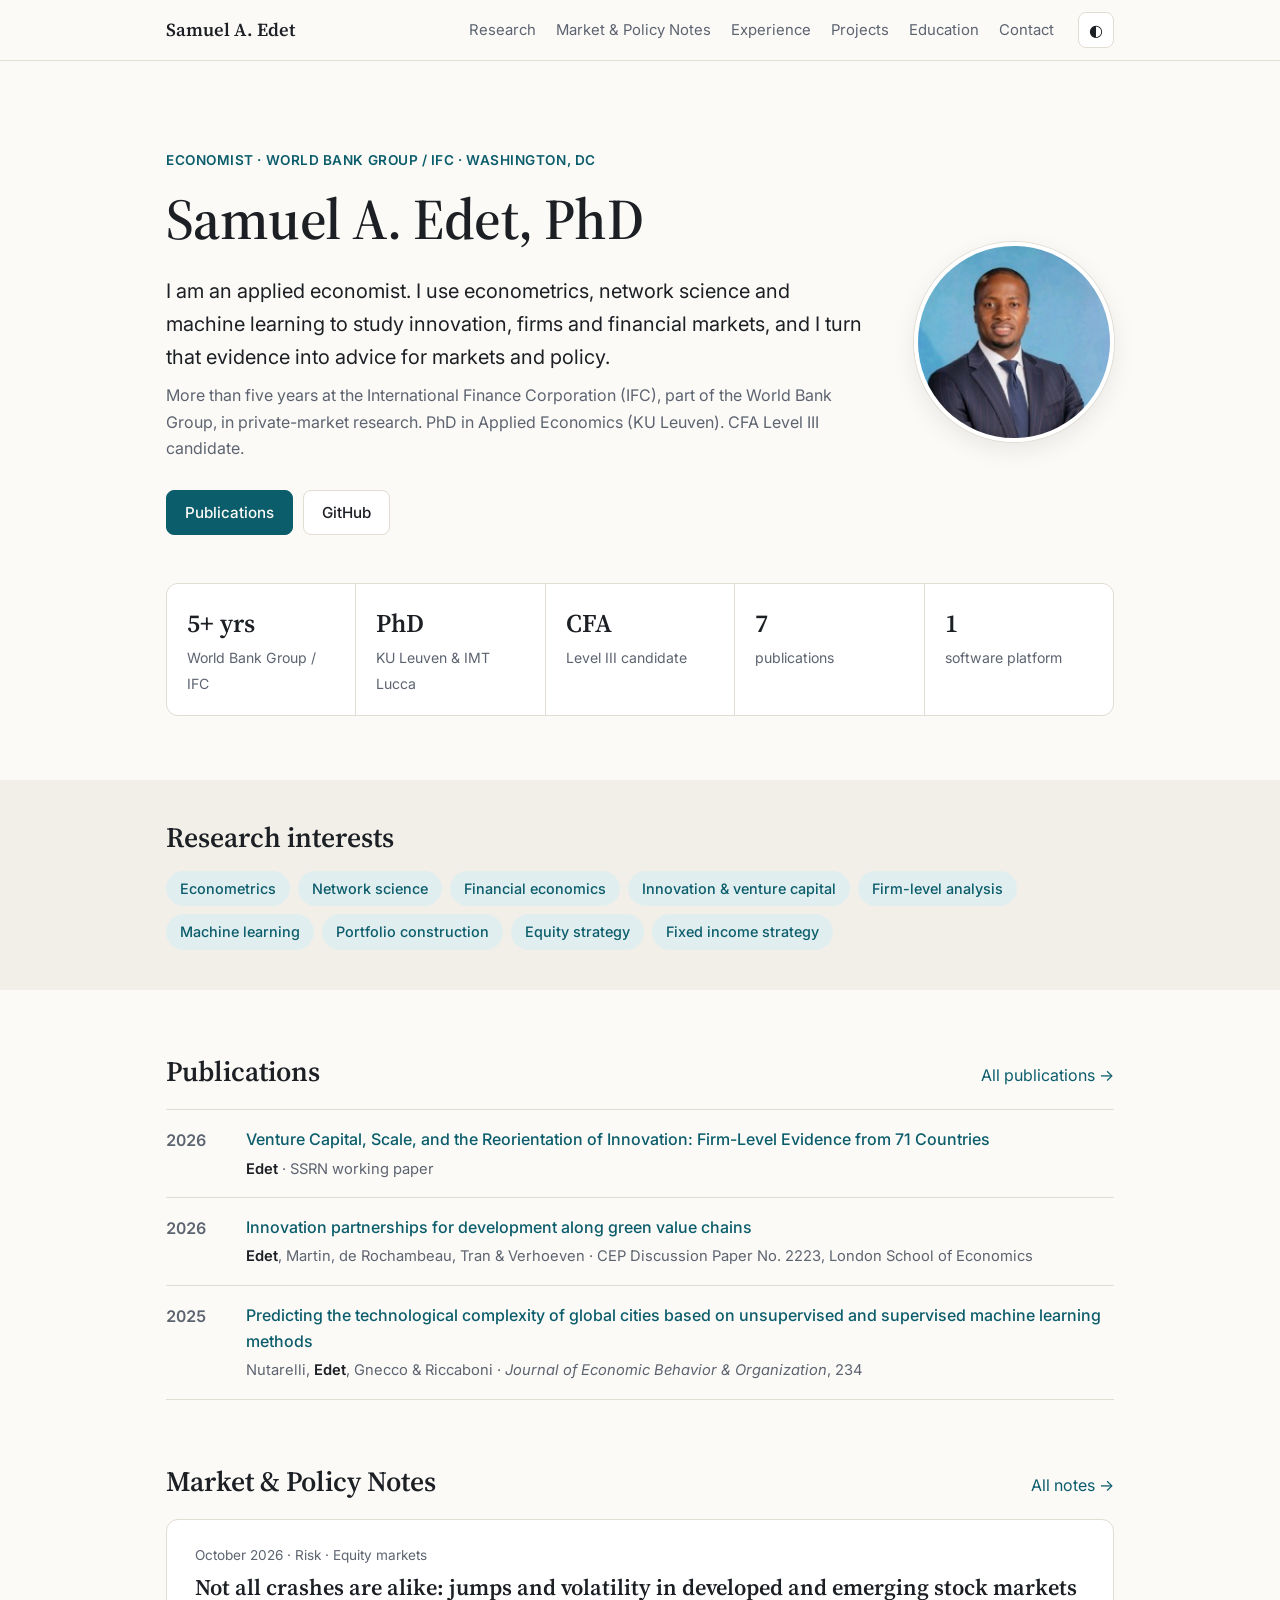
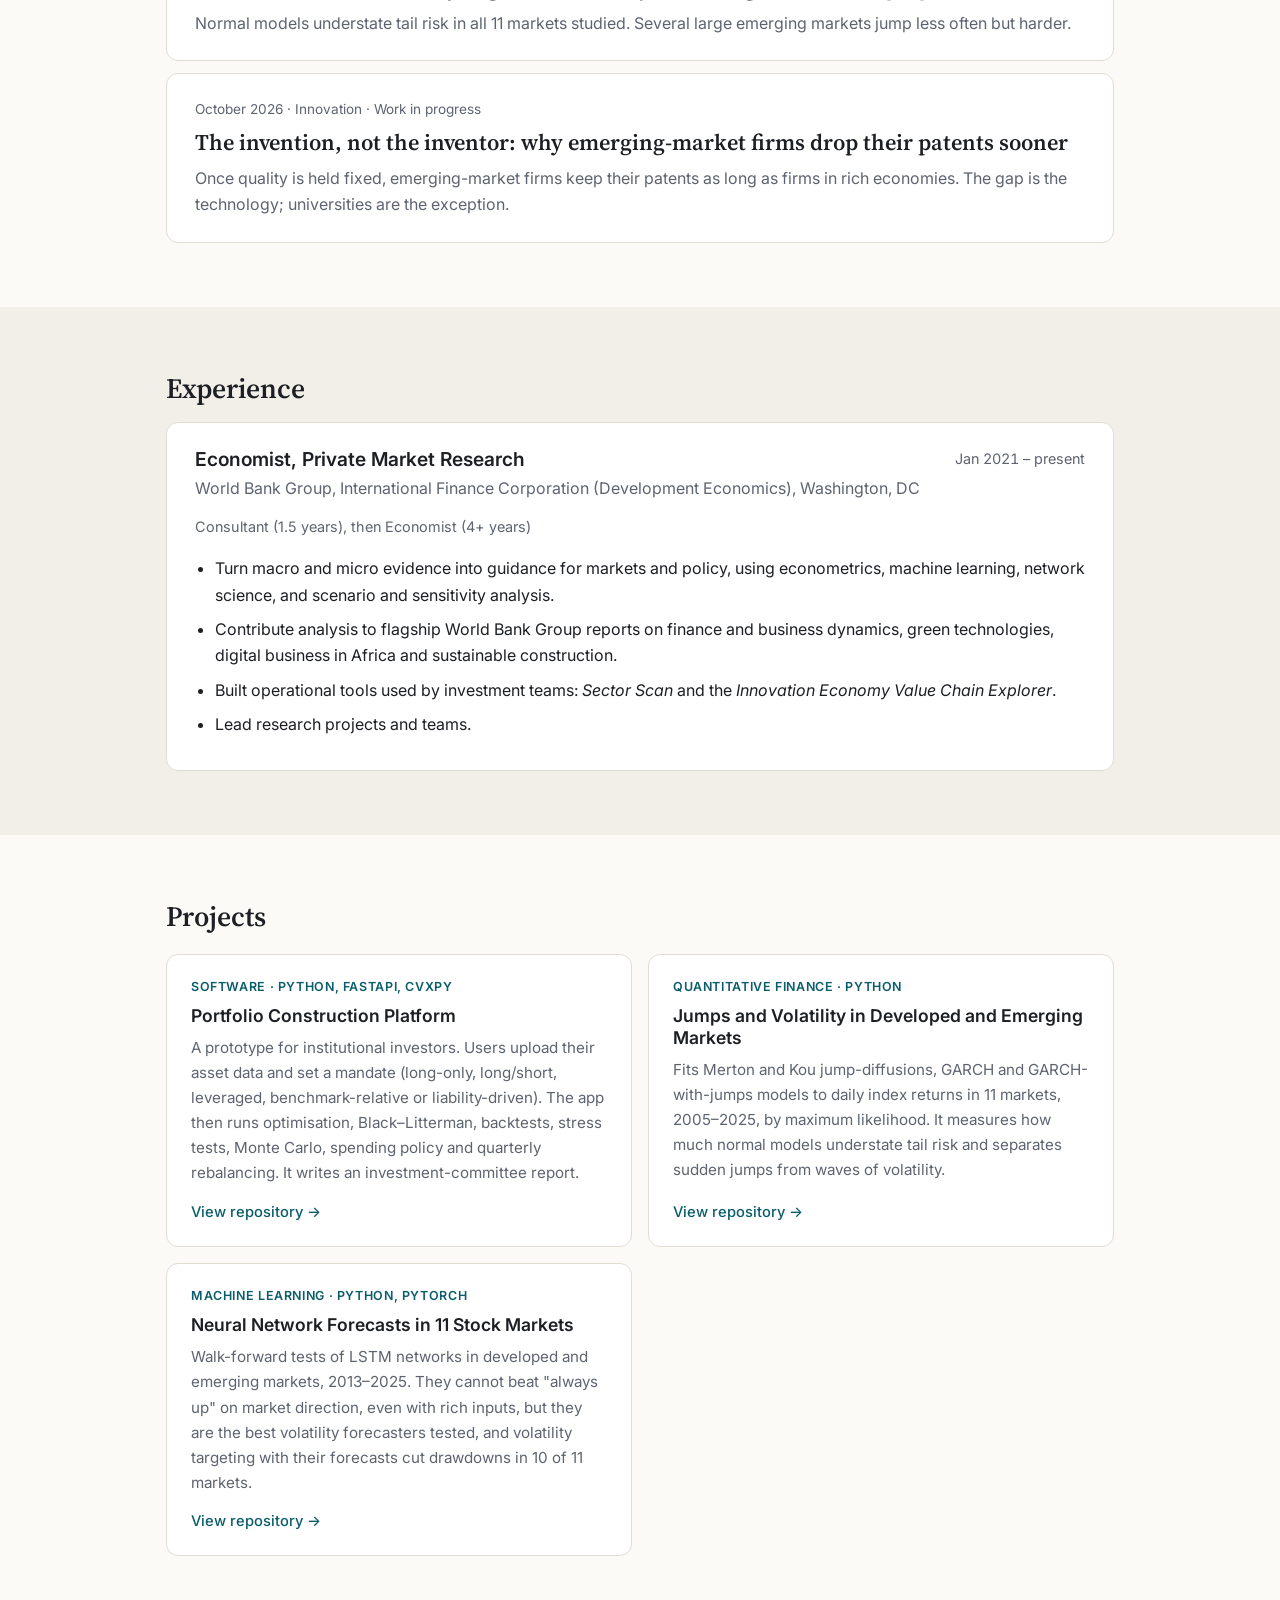
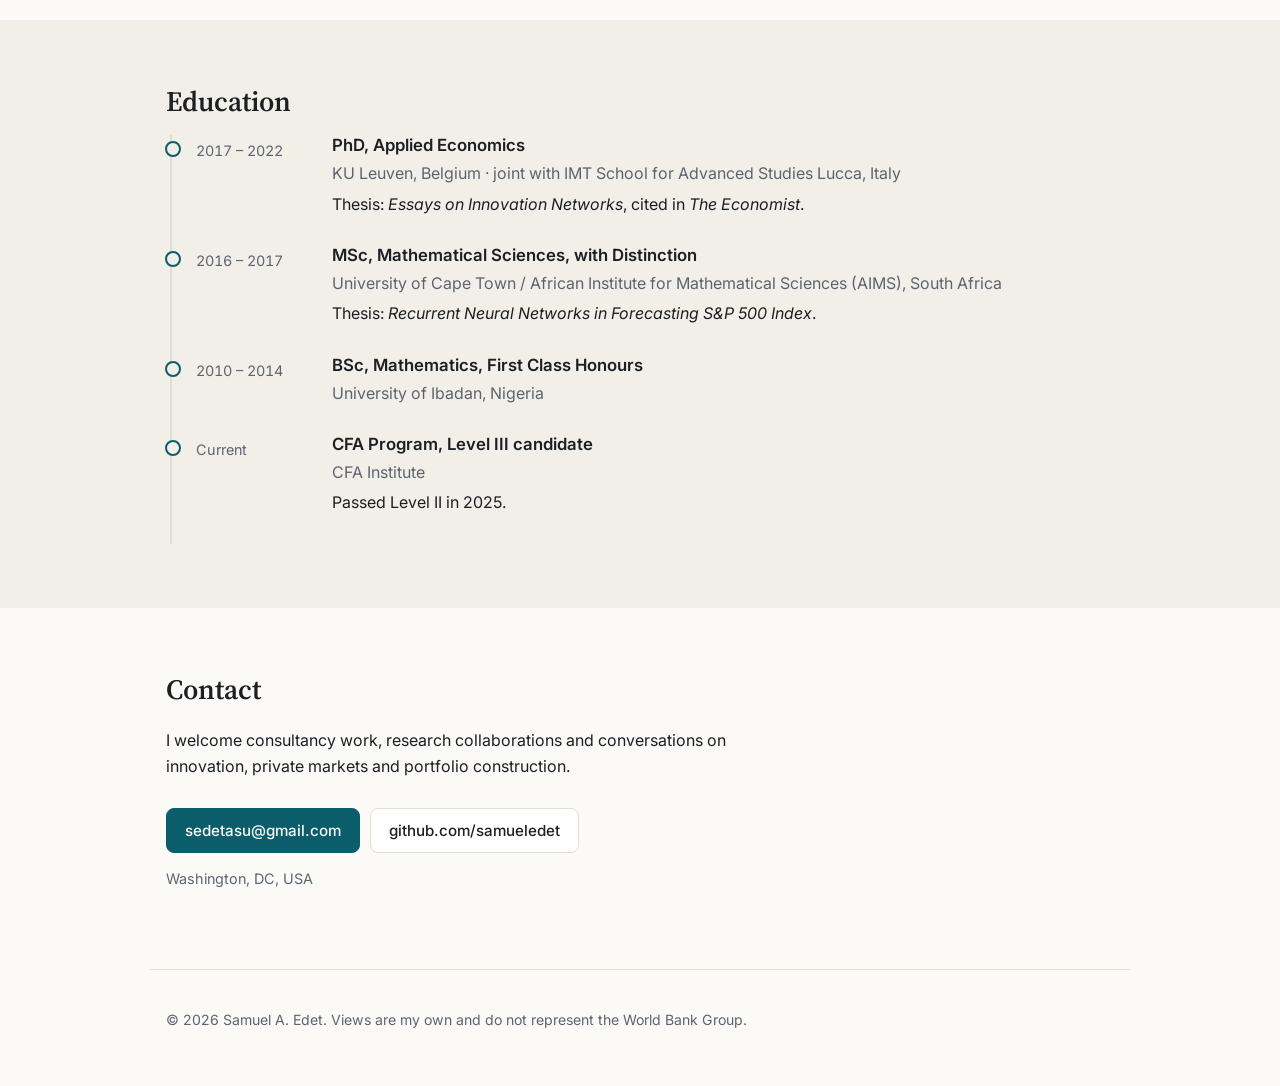
==== commit 5cf7ce82: "Patent value note: retitle to state the finding Co-Authored-By: Claude Opus 5.5 <noreply@anthropic.c" ====
--- a/index.html
+++ b/index.html
@@ -98,7 +98,7 @@
       </a>
     <a class="note" href="notes/invention-or-inventor.html">
       <p class="note-meta">October 2026 · Innovation · Work in progress</p>
-      <h3>Is it the invention or the inventor? Why emerging-market patents lose value early</h3>
+      <h3>The invention, not the inventor: why emerging-market firms drop their patents sooner</h3>
       <p>Once quality is held fixed, emerging-market firms keep their patents as long as firms in rich economies. The gap is the technology; universities are the exception.</p>
       </a>
   </section>
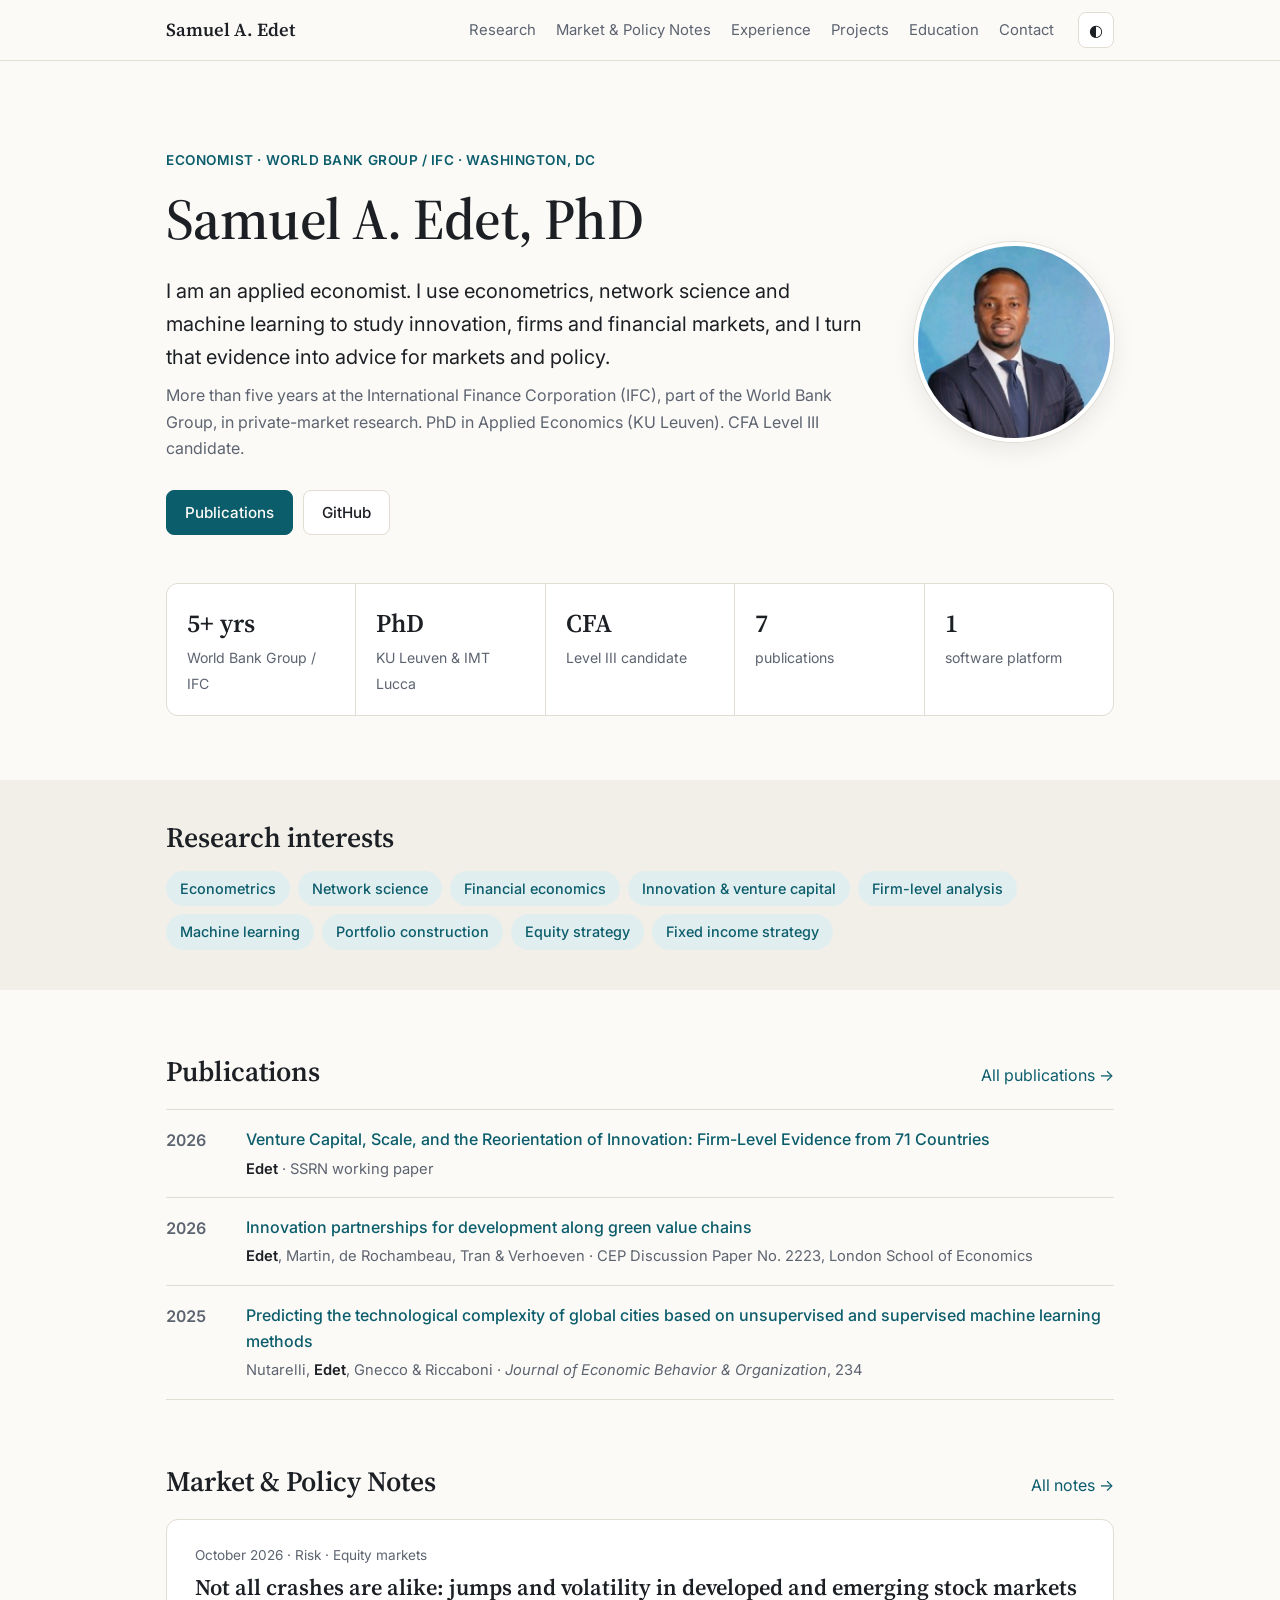
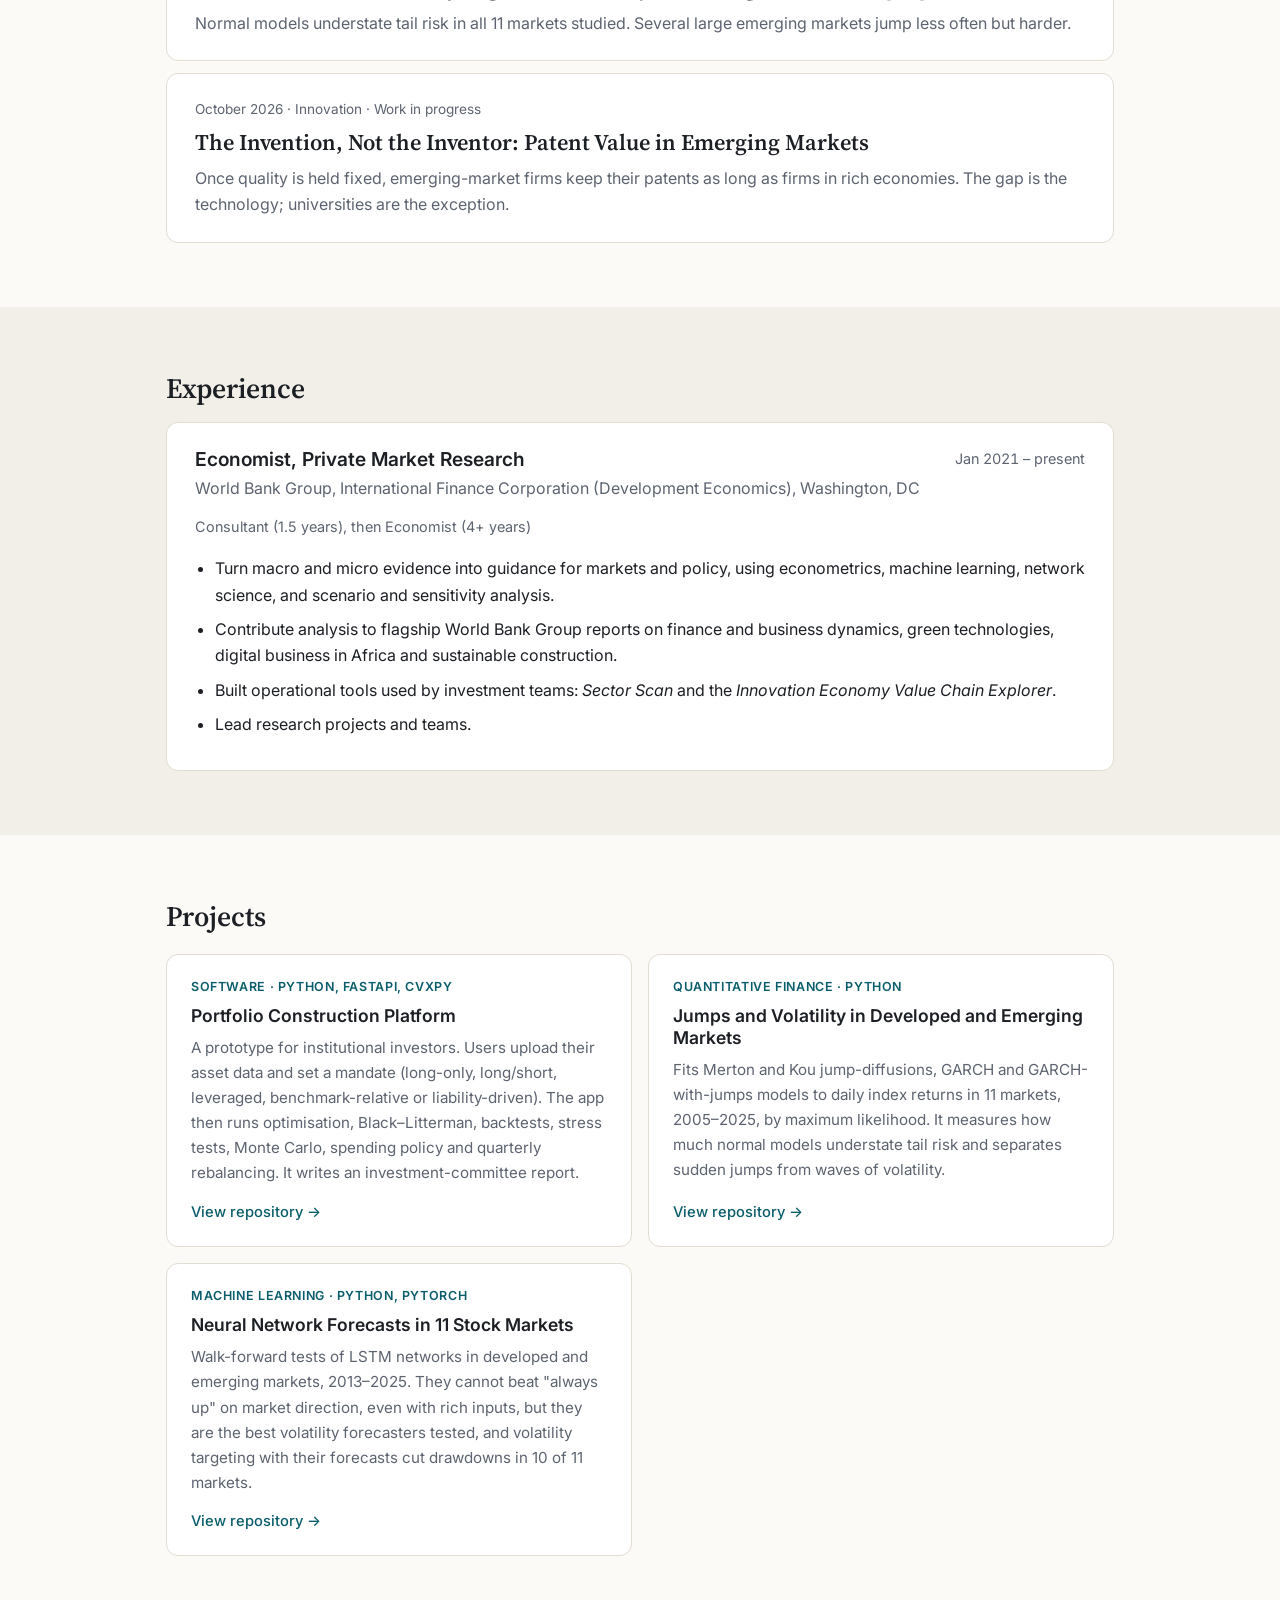
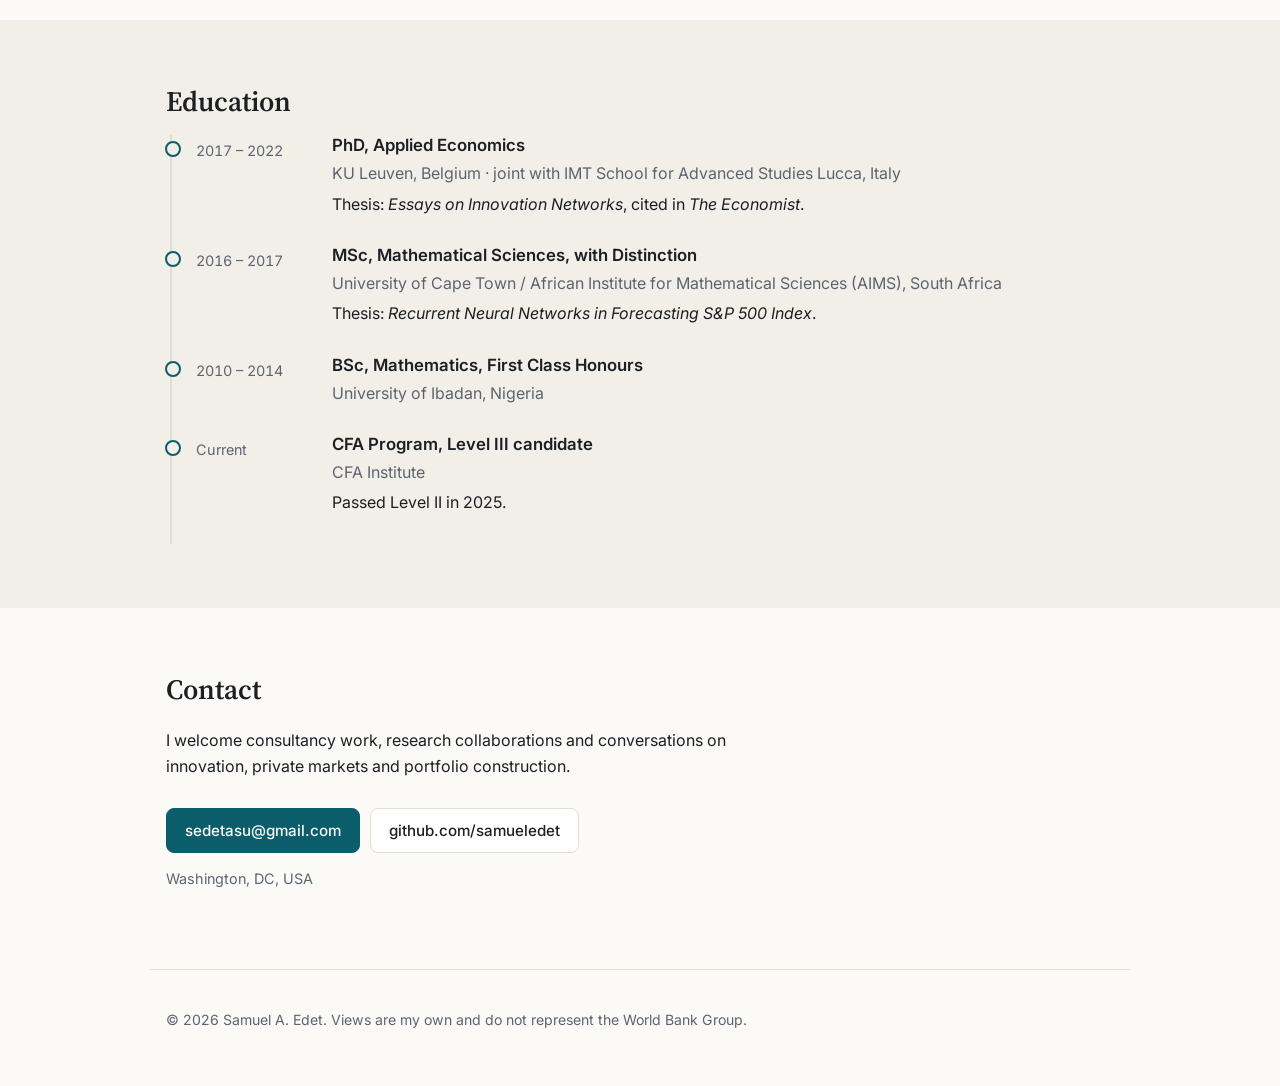
==== commit 6a1310e0: "Patent value note: new title Co-Authored-By: Claude Opus 5.5 <noreply@anthropic.com>" ====
--- a/index.html
+++ b/index.html
@@ -98,7 +98,7 @@
       </a>
     <a class="note" href="notes/invention-or-inventor.html">
       <p class="note-meta">October 2026 · Innovation · Work in progress</p>
-      <h3>The invention, not the inventor: why emerging-market firms drop their patents sooner</h3>
+      <h3>The Invention, Not the Inventor: Patent Value in Emerging Markets</h3>
       <p>Once quality is held fixed, emerging-market firms keep their patents as long as firms in rich economies. The gap is the technology; universities are the exception.</p>
       </a>
   </section>
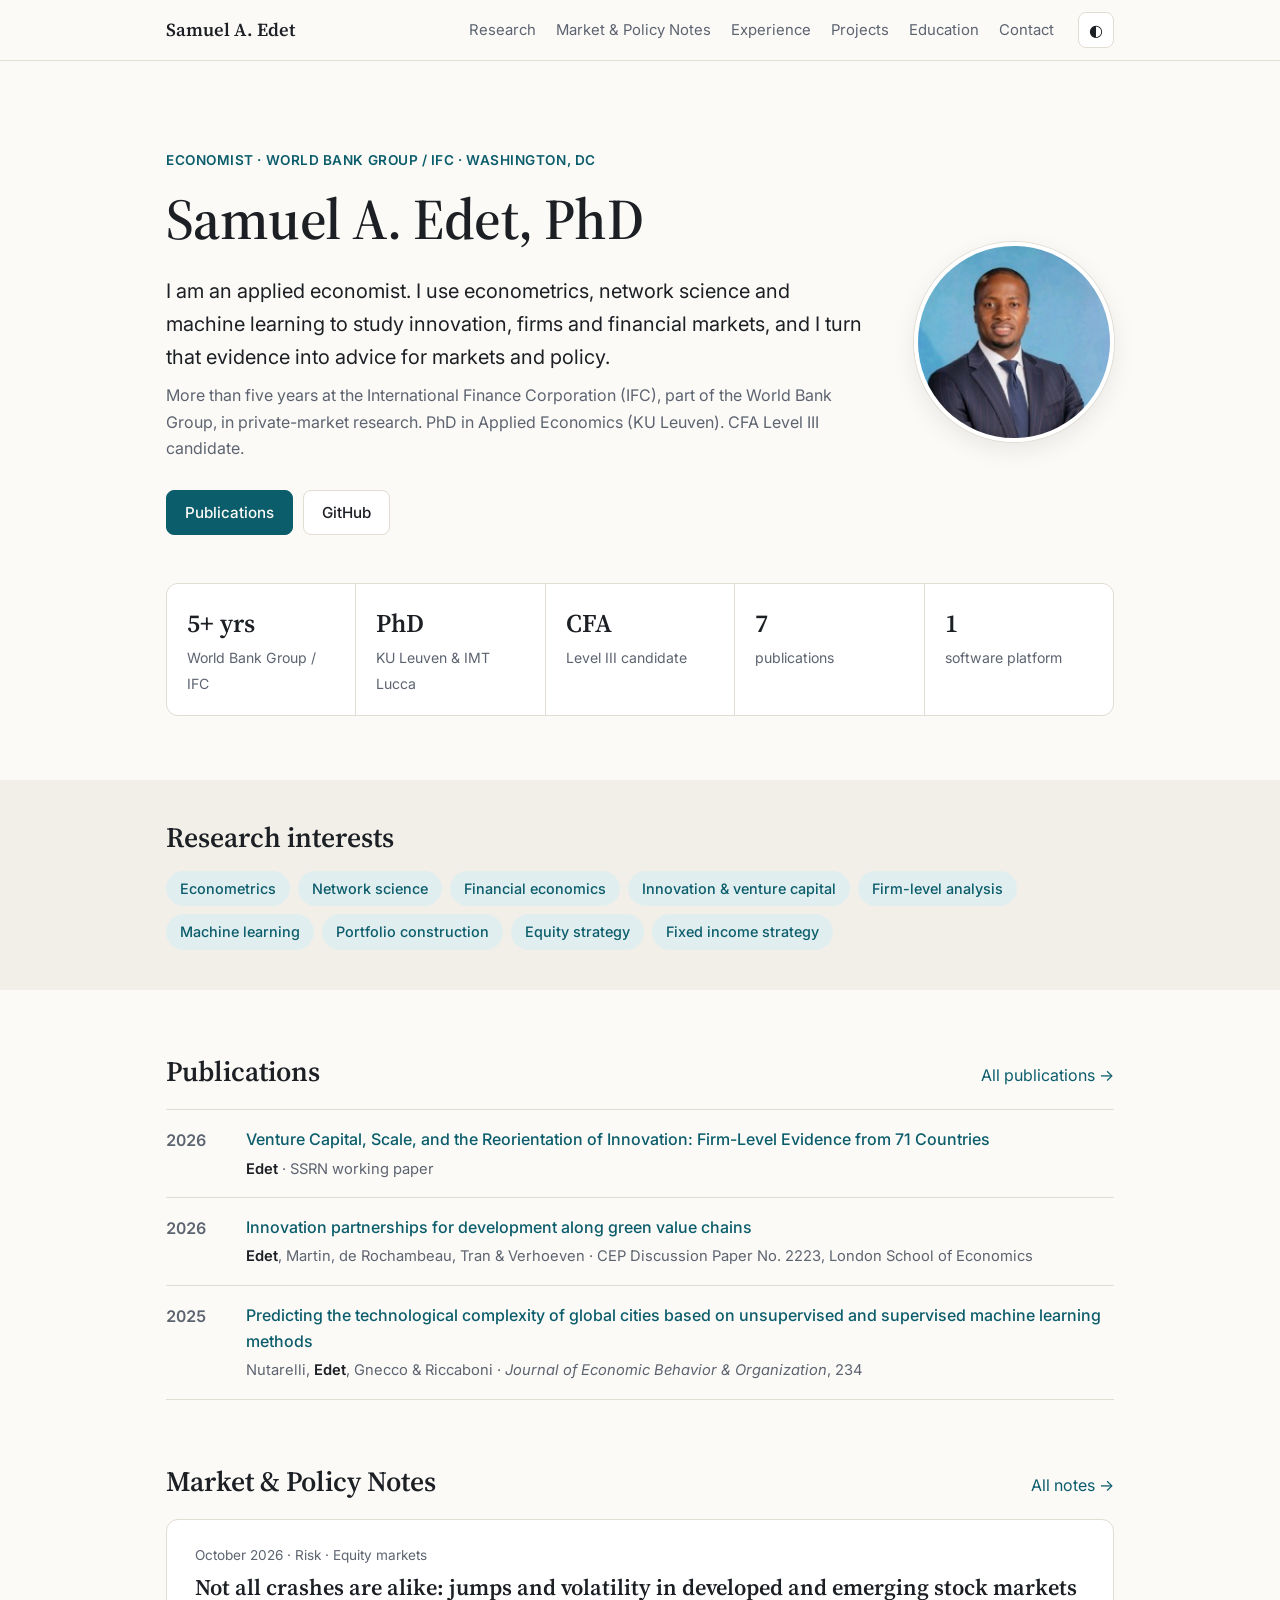
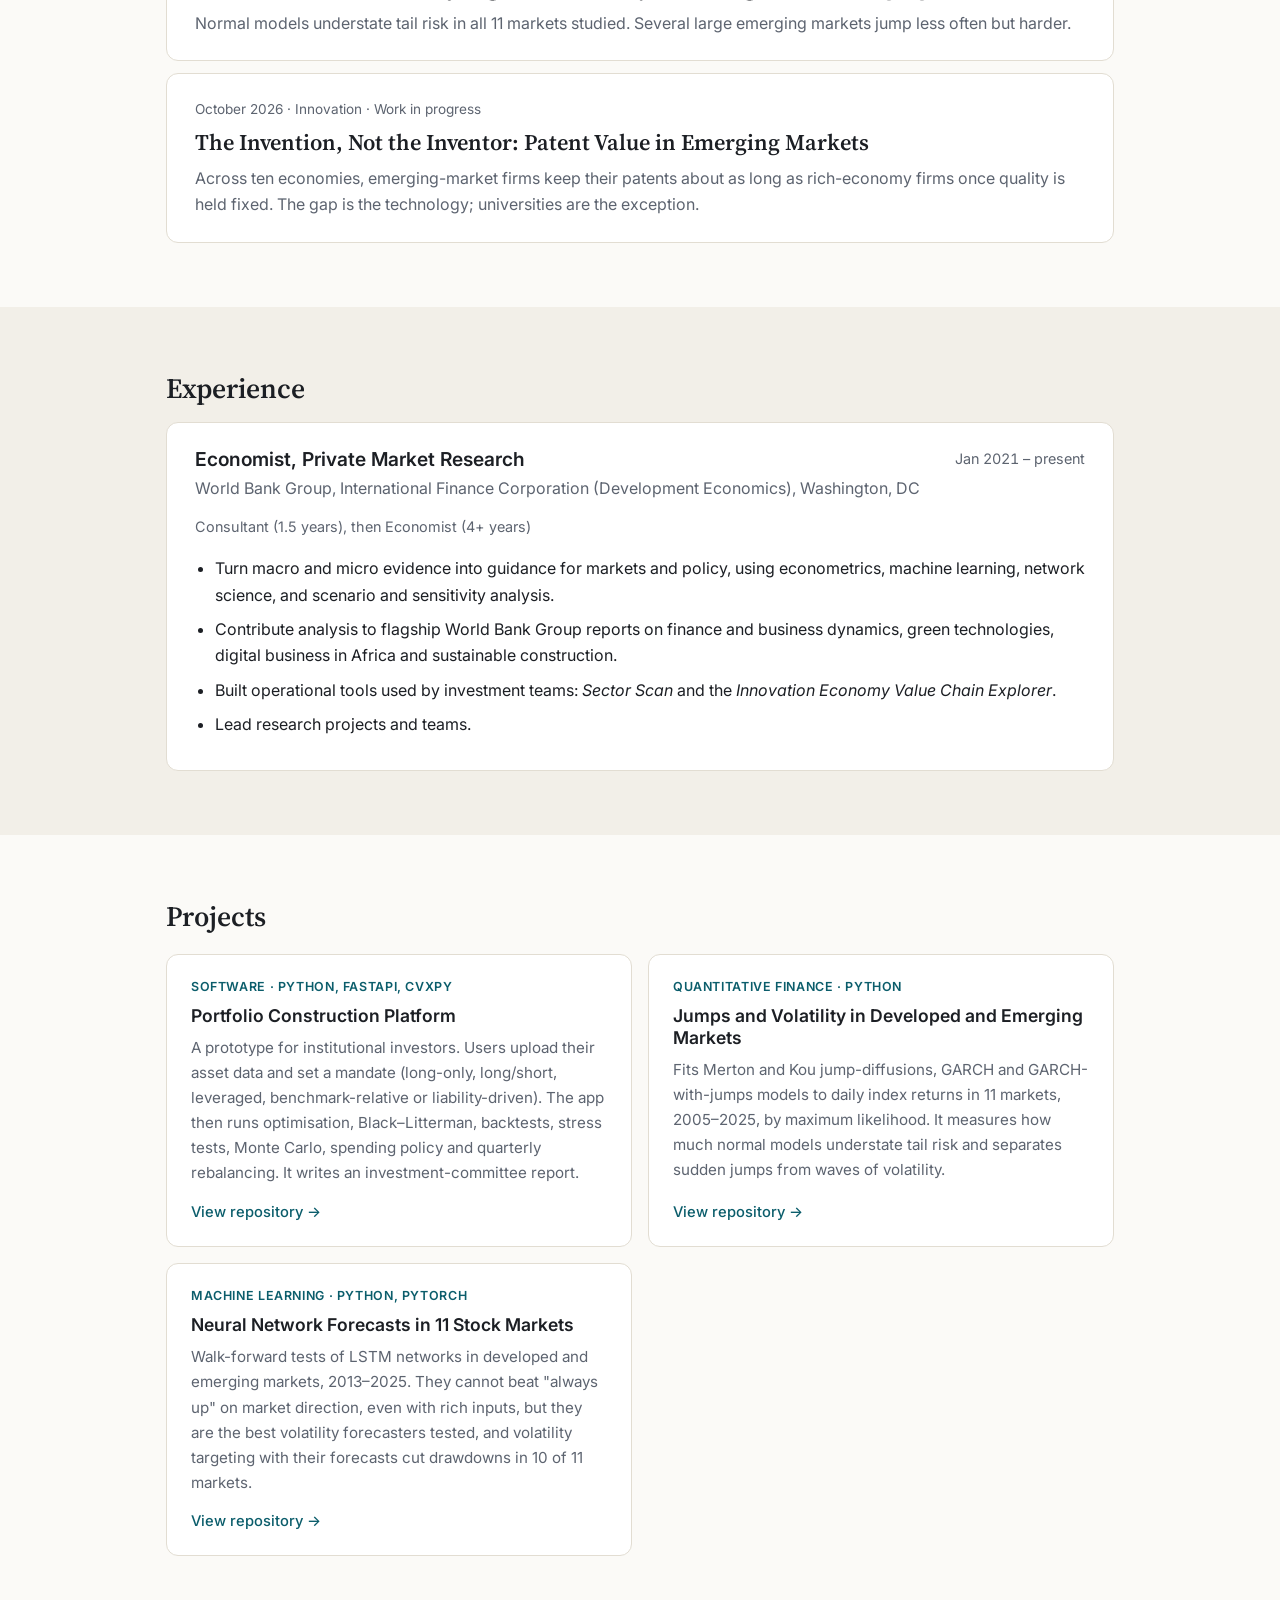
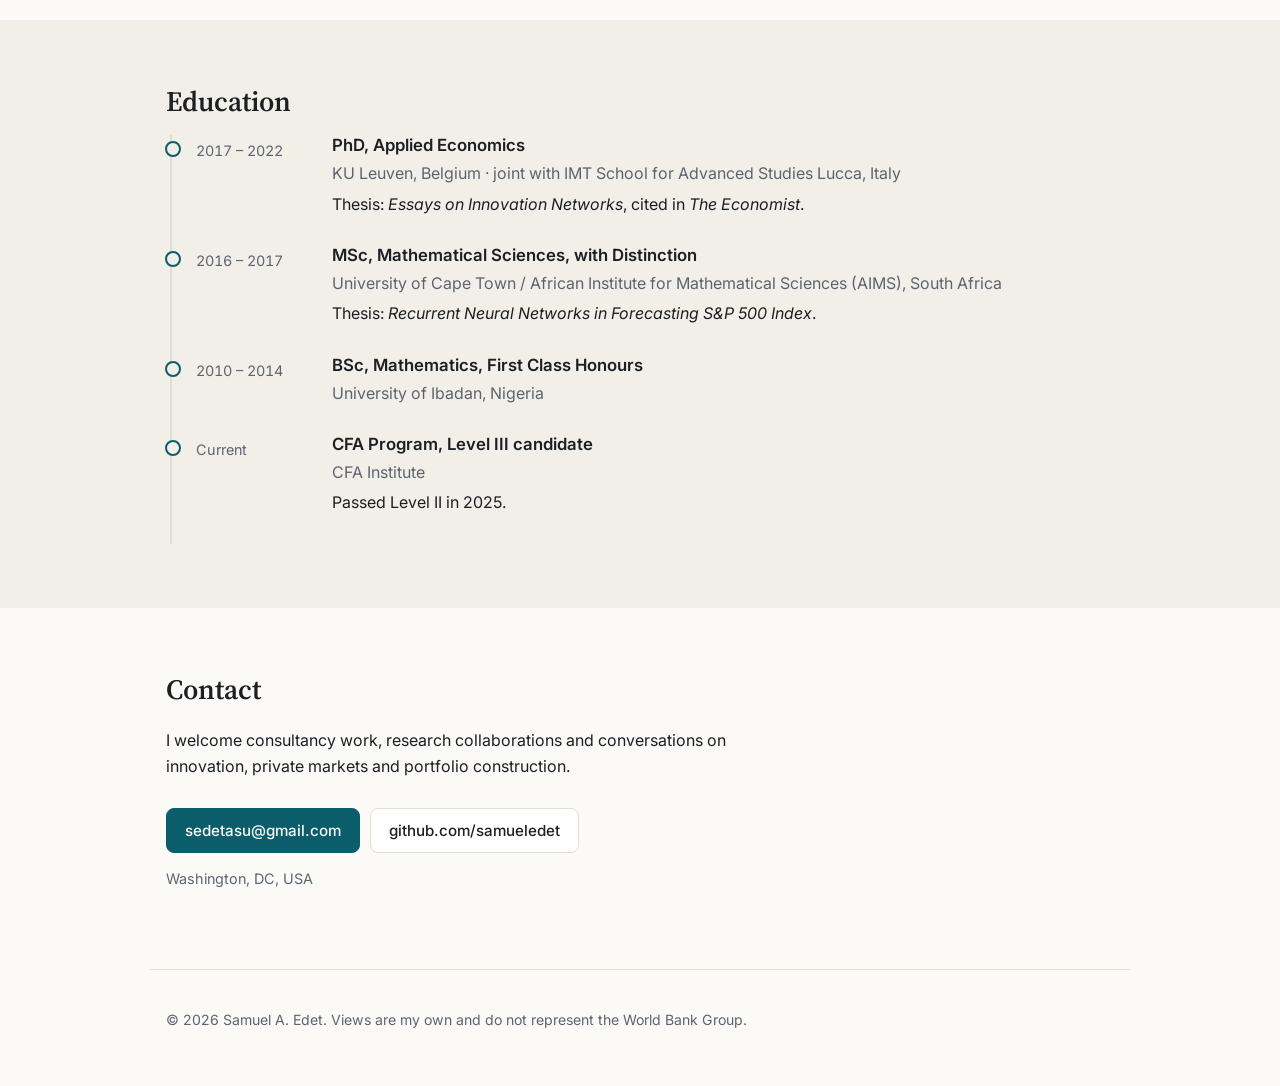
==== commit 19d77139: "Patent value note: ten offices, values for all, policy levers Five emerging (China, Korea, Russia, T" ====
--- a/index.html
+++ b/index.html
@@ -99,7 +99,7 @@
     <a class="note" href="notes/invention-or-inventor.html">
       <p class="note-meta">October 2026 · Innovation · Work in progress</p>
       <h3>The Invention, Not the Inventor: Patent Value in Emerging Markets</h3>
-      <p>Once quality is held fixed, emerging-market firms keep their patents as long as firms in rich economies. The gap is the technology; universities are the exception.</p>
+      <p>Across ten economies, emerging-market firms keep their patents about as long as rich-economy firms once quality is held fixed. The gap is the technology; universities are the exception.</p>
       </a>
   </section>
 
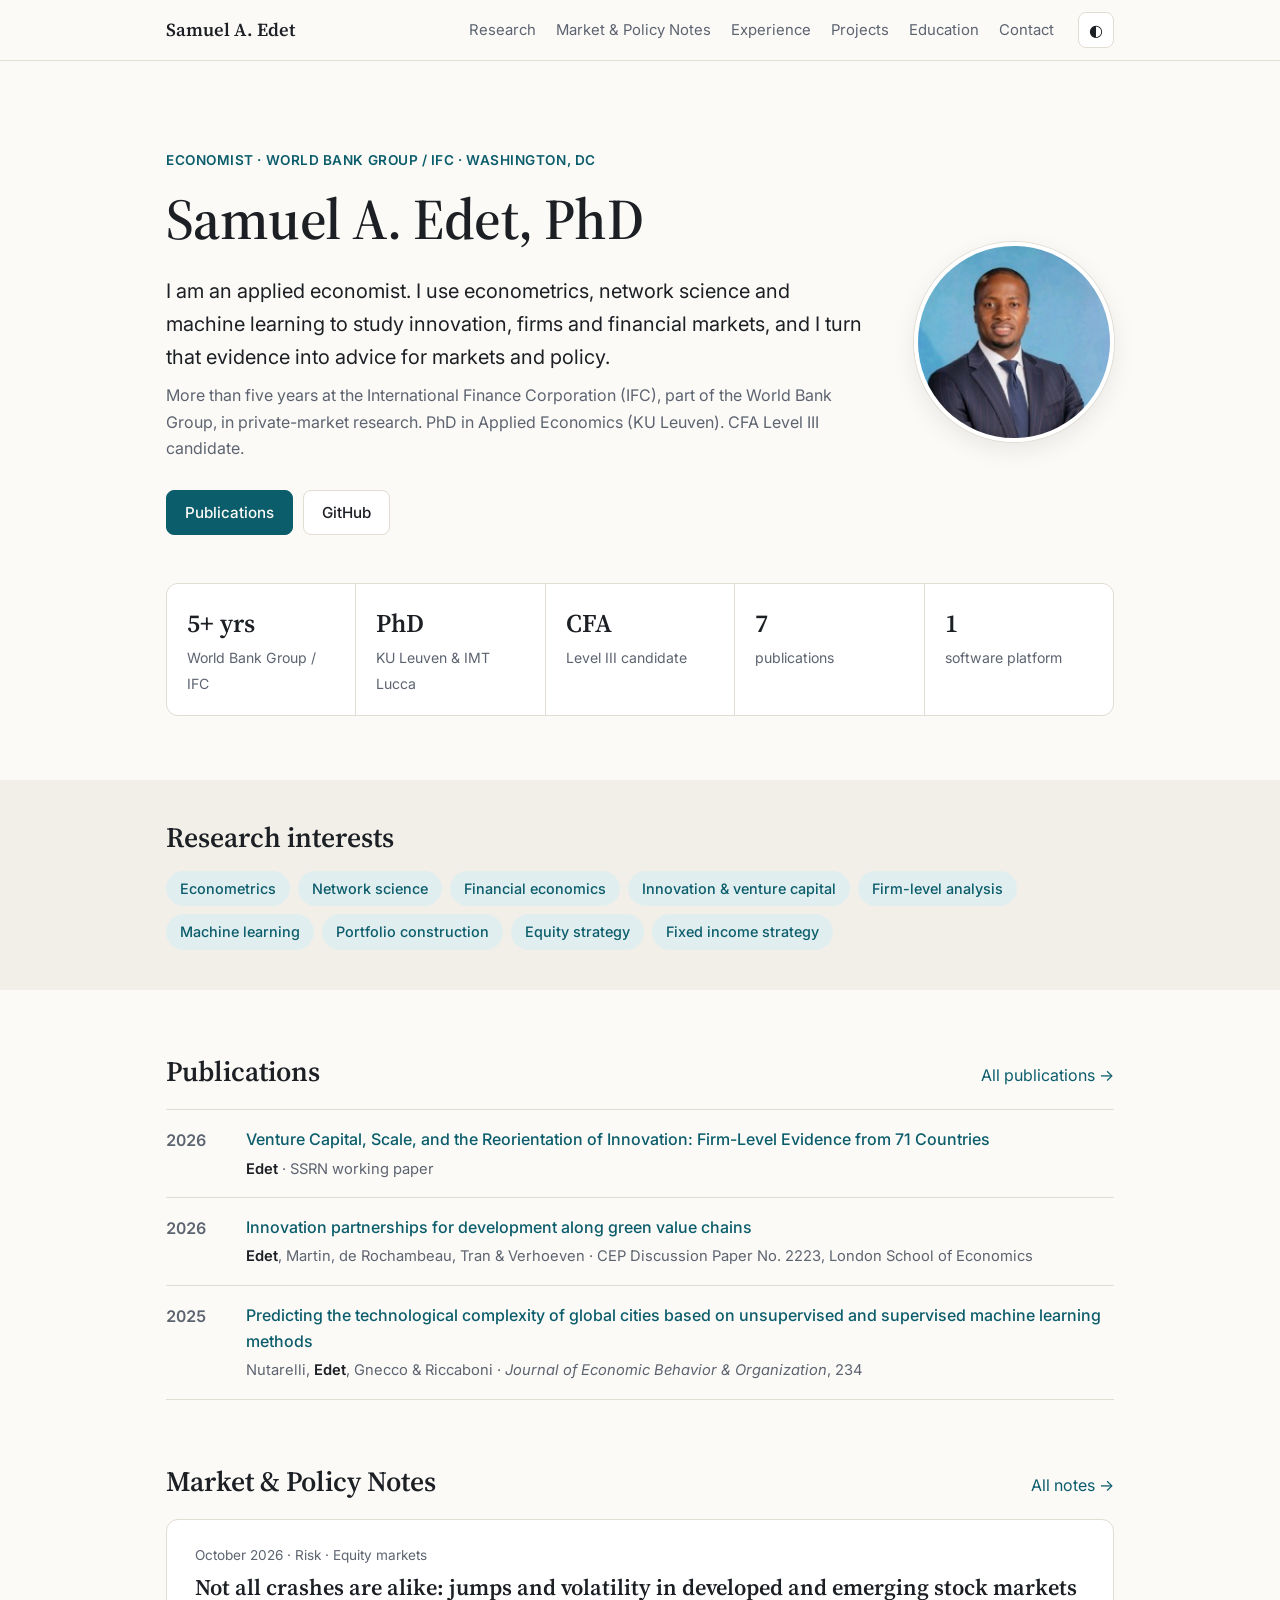
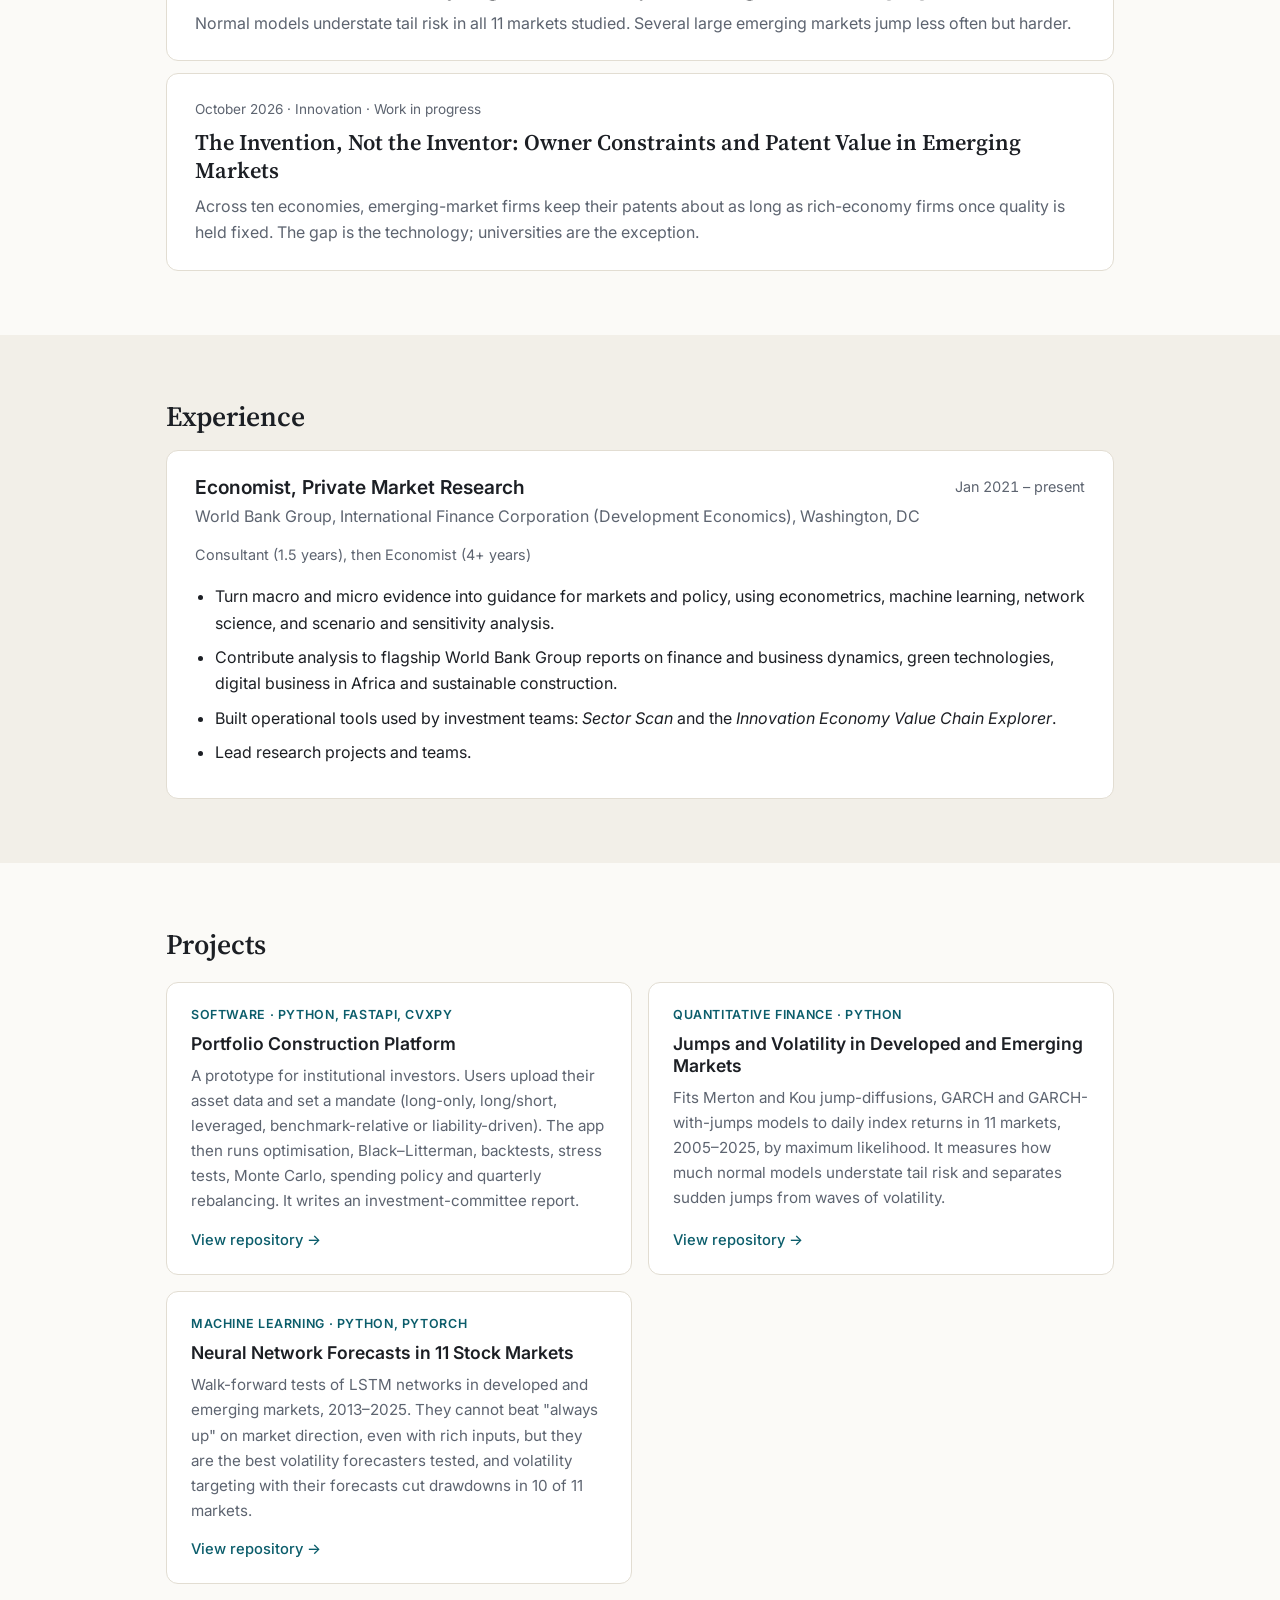
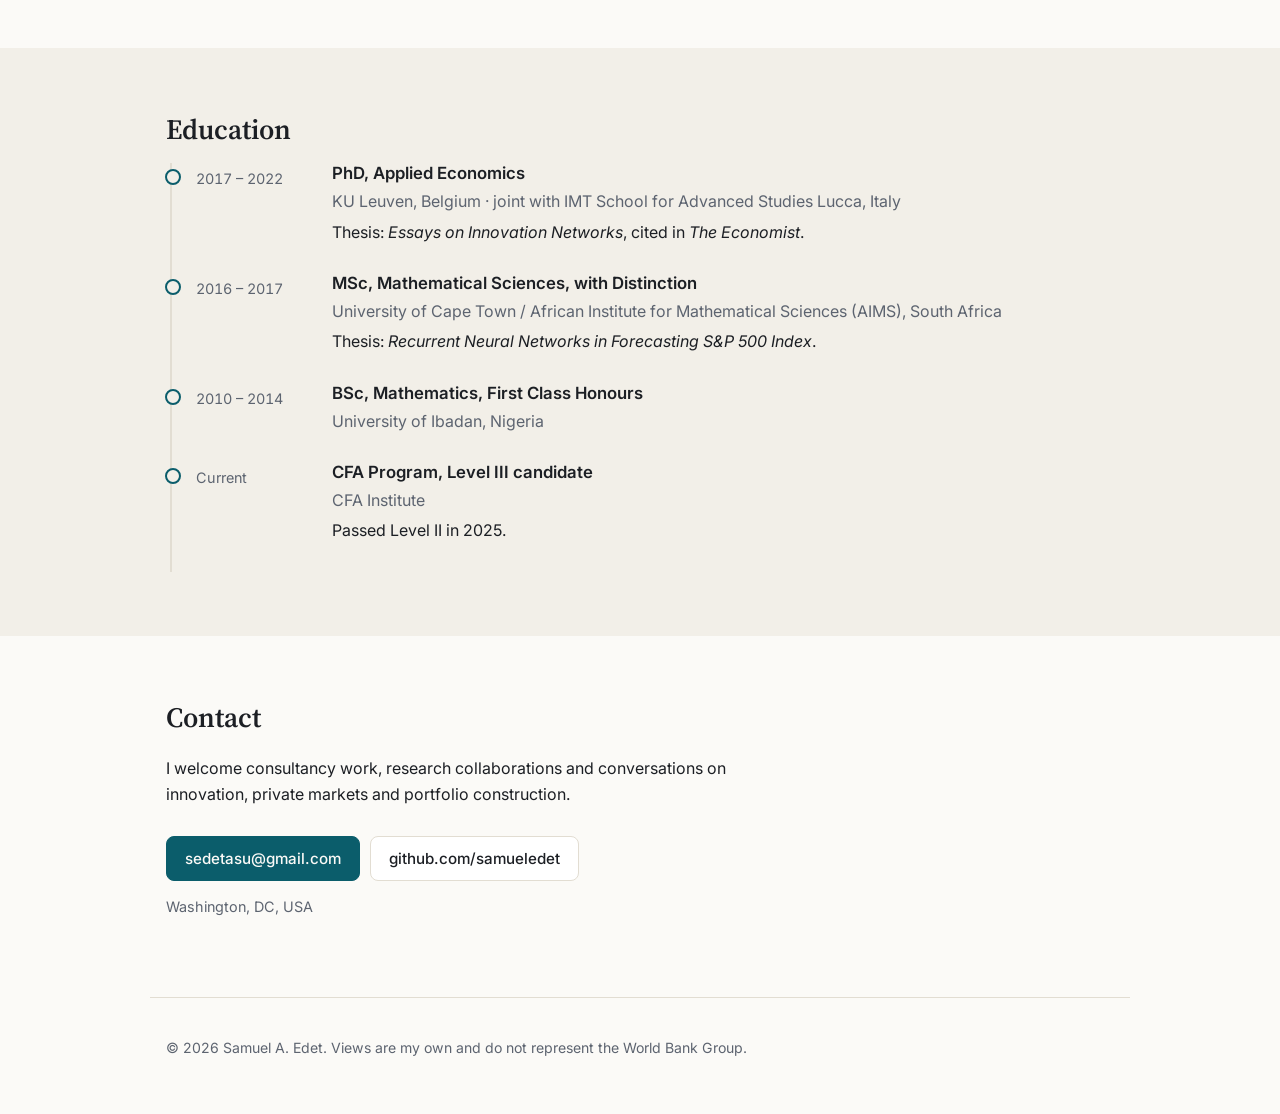
==== commit 91cf1ffa: "Update paper title Co-Authored-By: Claude Opus 5.5 <noreply@anthropic.com>" ====
--- a/index.html
+++ b/index.html
@@ -98,7 +98,7 @@
       </a>
     <a class="note" href="notes/invention-or-inventor.html">
       <p class="note-meta">October 2026 · Innovation · Work in progress</p>
-      <h3>The Invention, Not the Inventor: Patent Value in Emerging Markets</h3>
+      <h3>The Invention, Not the Inventor: Owner Constraints and Patent Value in Emerging Markets</h3>
       <p>Across ten economies, emerging-market firms keep their patents about as long as rich-economy firms once quality is held fixed. The gap is the technology; universities are the exception.</p>
       </a>
   </section>
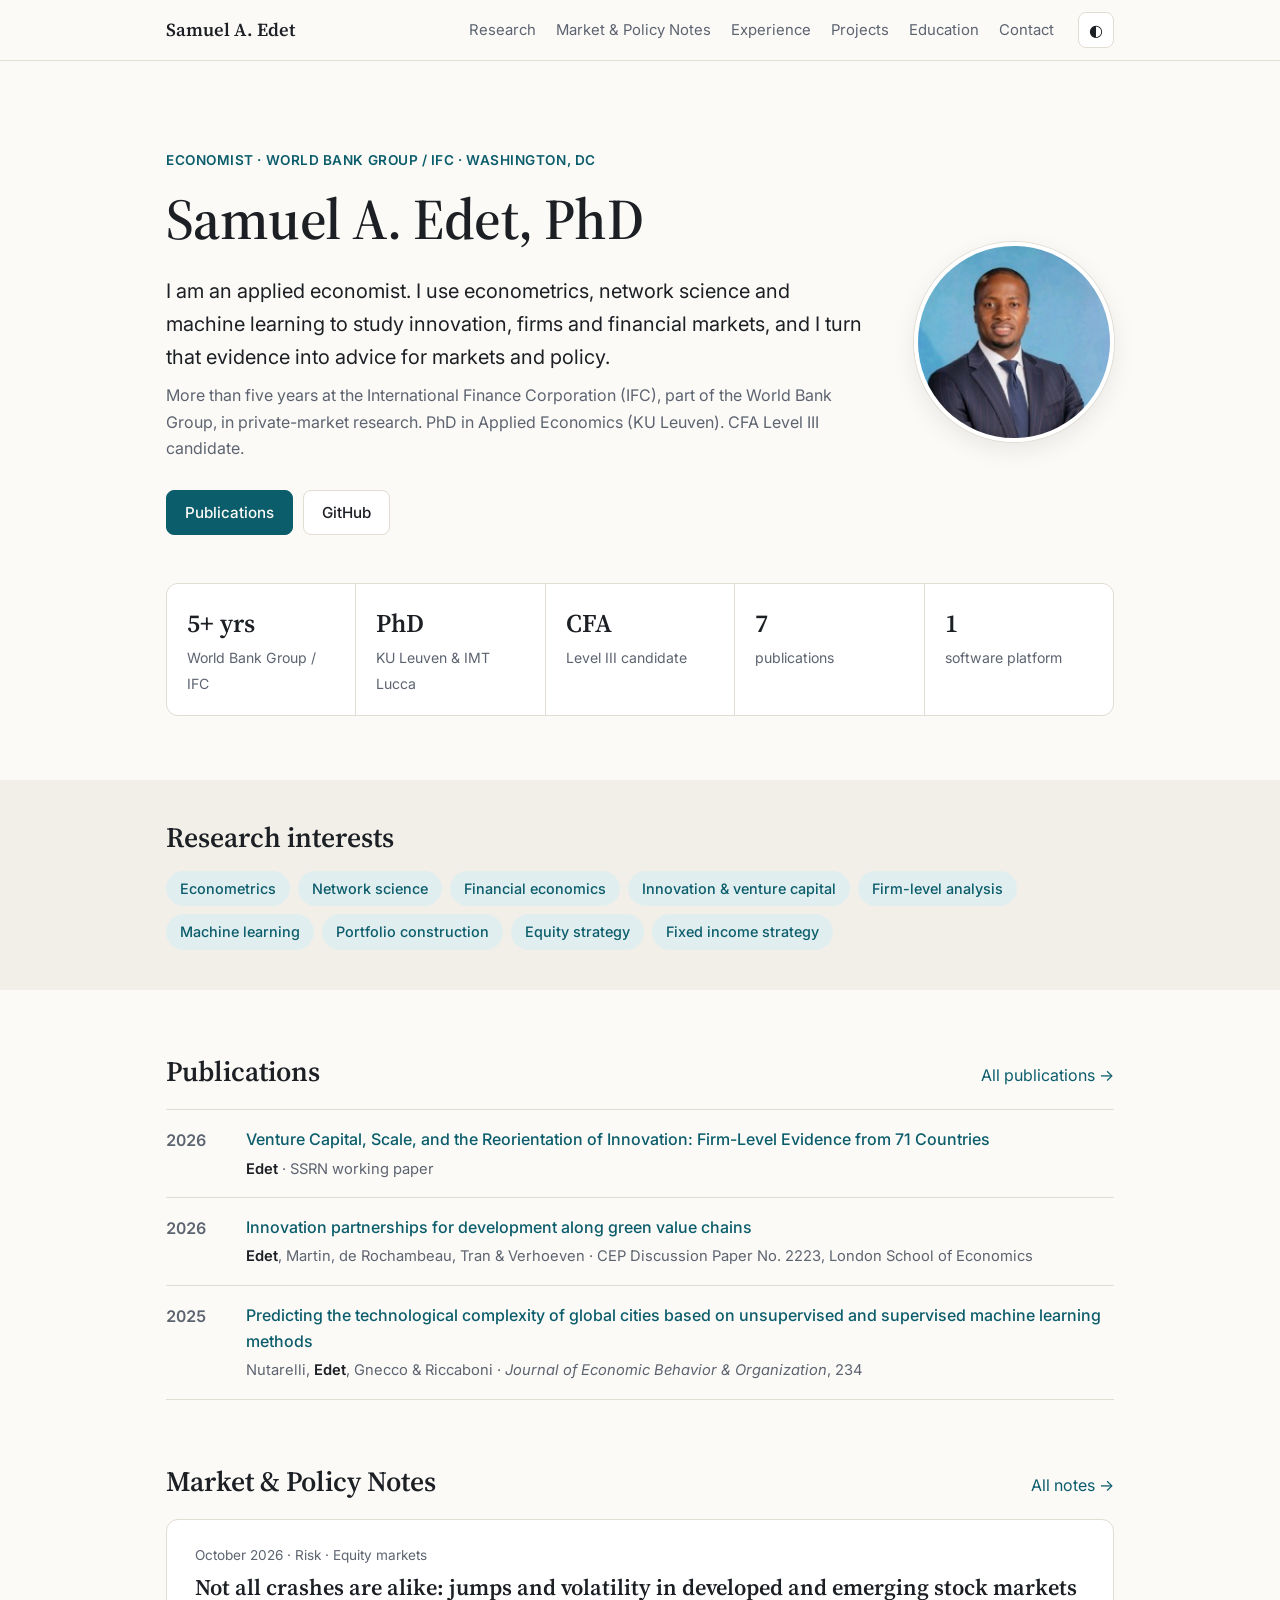
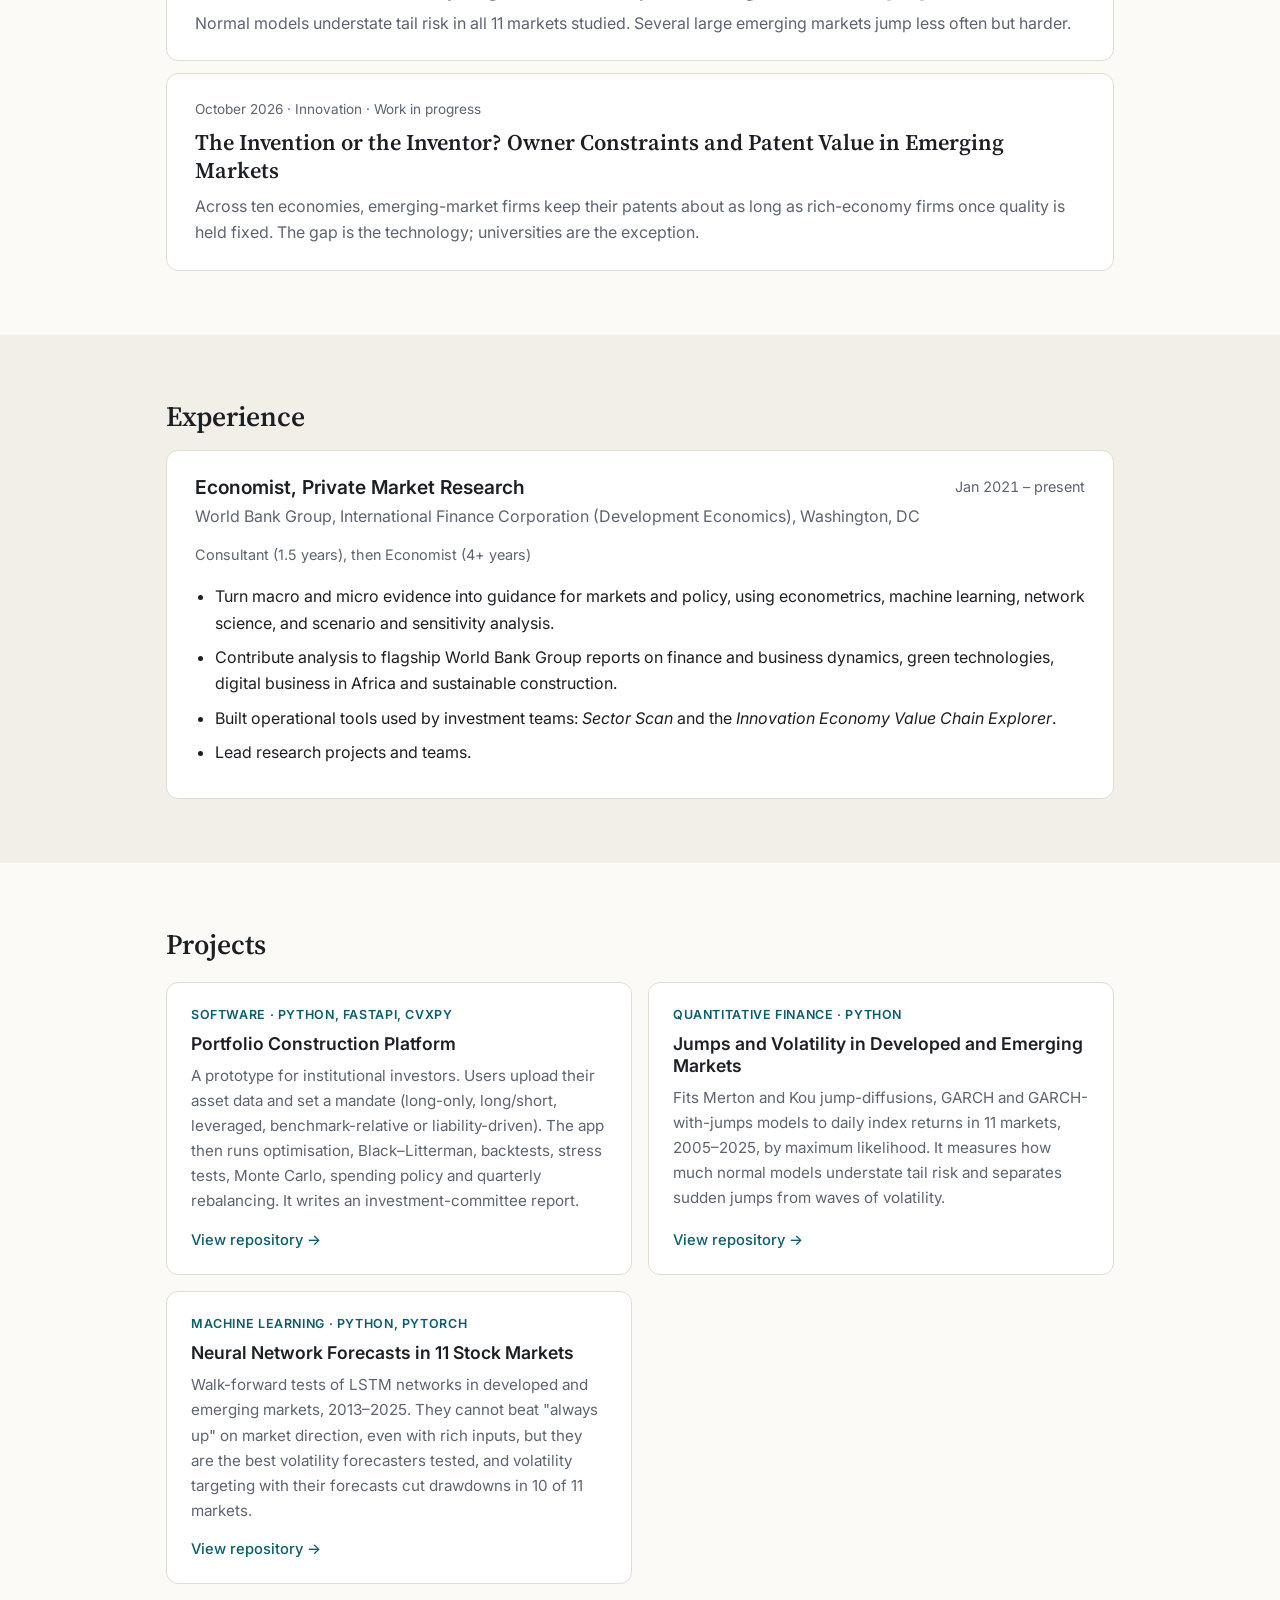
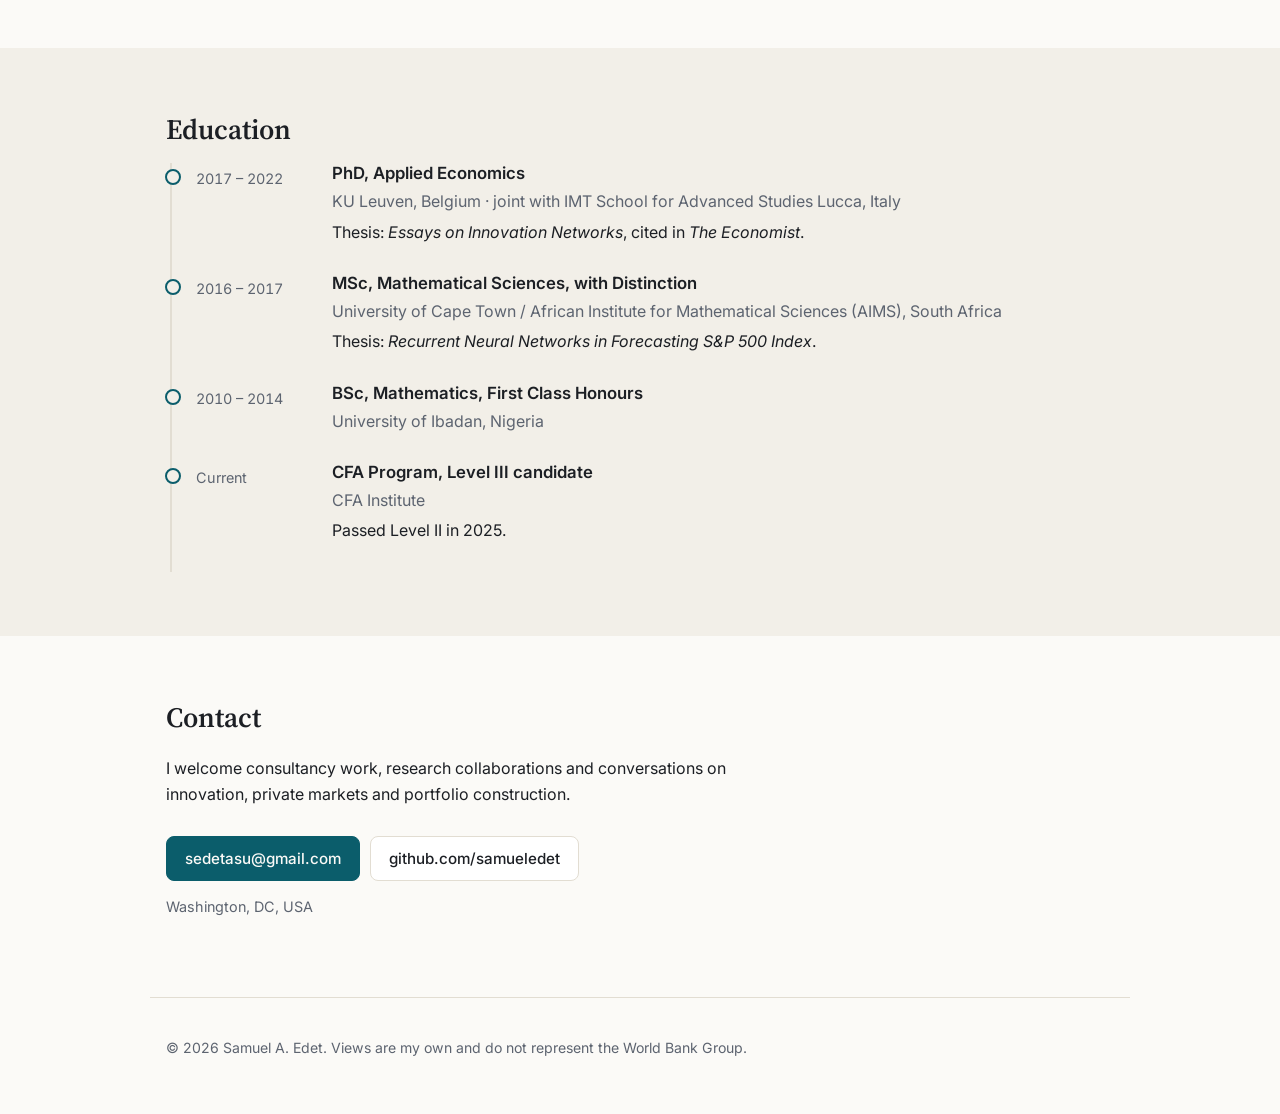
==== commit 43897007: "Paper title: The Invention or the Inventor? Co-Authored-By: Claude Opus 5.5 <noreply@anthropic.com>" ====
--- a/index.html
+++ b/index.html
@@ -98,7 +98,7 @@
       </a>
     <a class="note" href="notes/invention-or-inventor.html">
       <p class="note-meta">October 2026 · Innovation · Work in progress</p>
-      <h3>The Invention, Not the Inventor: Owner Constraints and Patent Value in Emerging Markets</h3>
+      <h3>The Invention or the Inventor? Owner Constraints and Patent Value in Emerging Markets</h3>
       <p>Across ten economies, emerging-market firms keep their patents about as long as rich-economy firms once quality is held fixed. The gap is the technology; universities are the exception.</p>
       </a>
   </section>
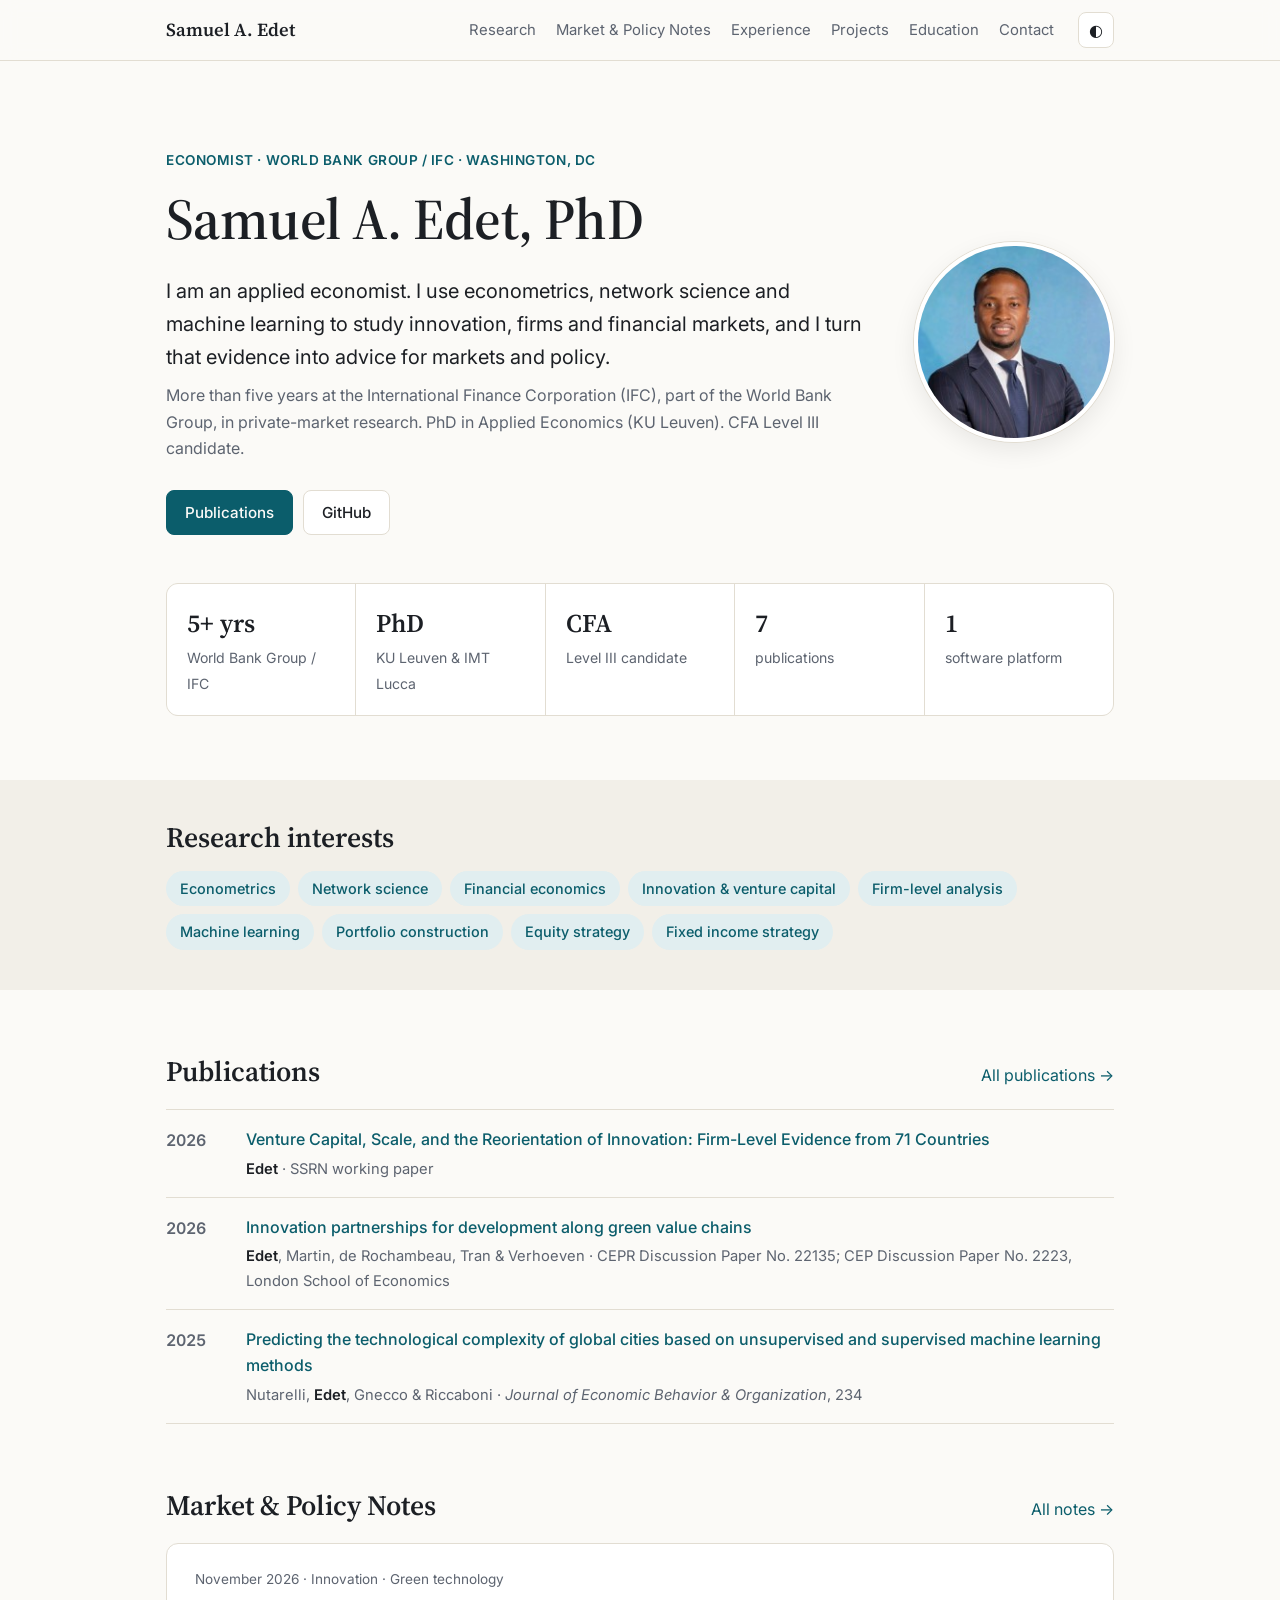
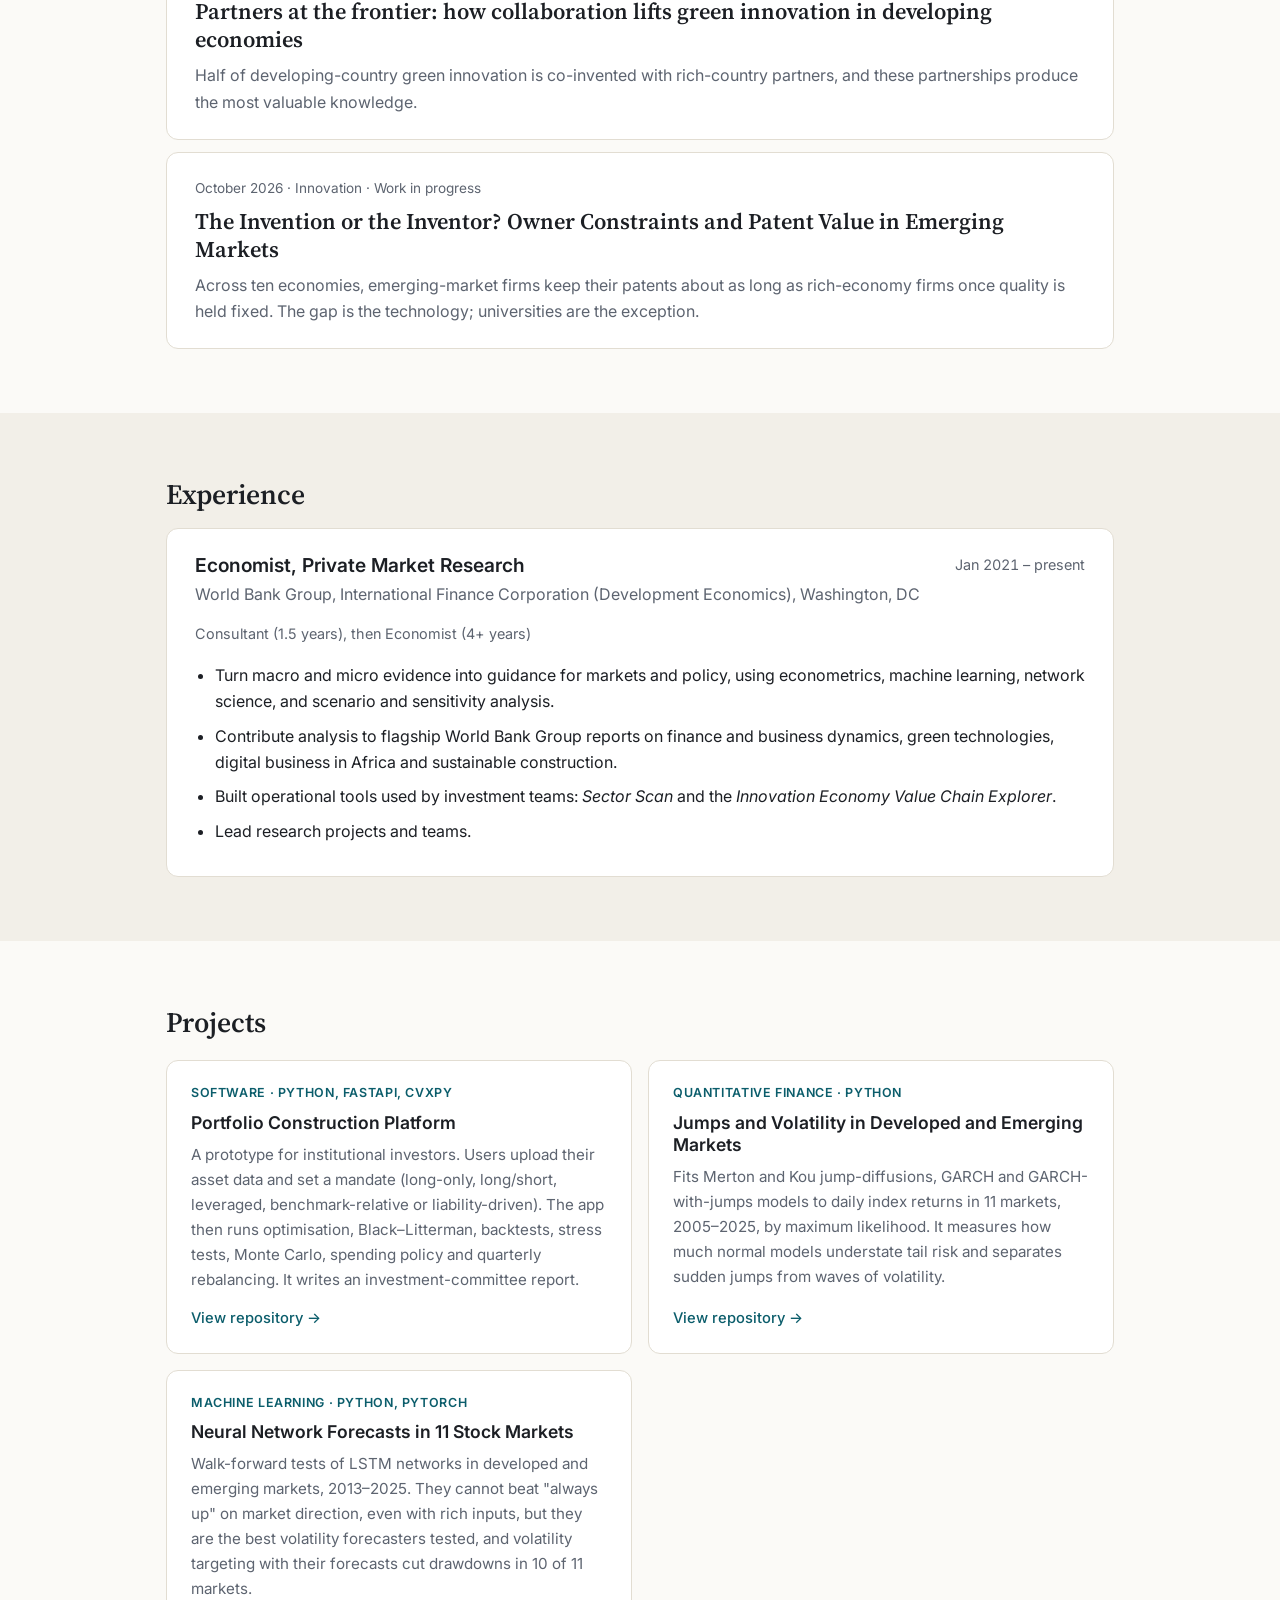
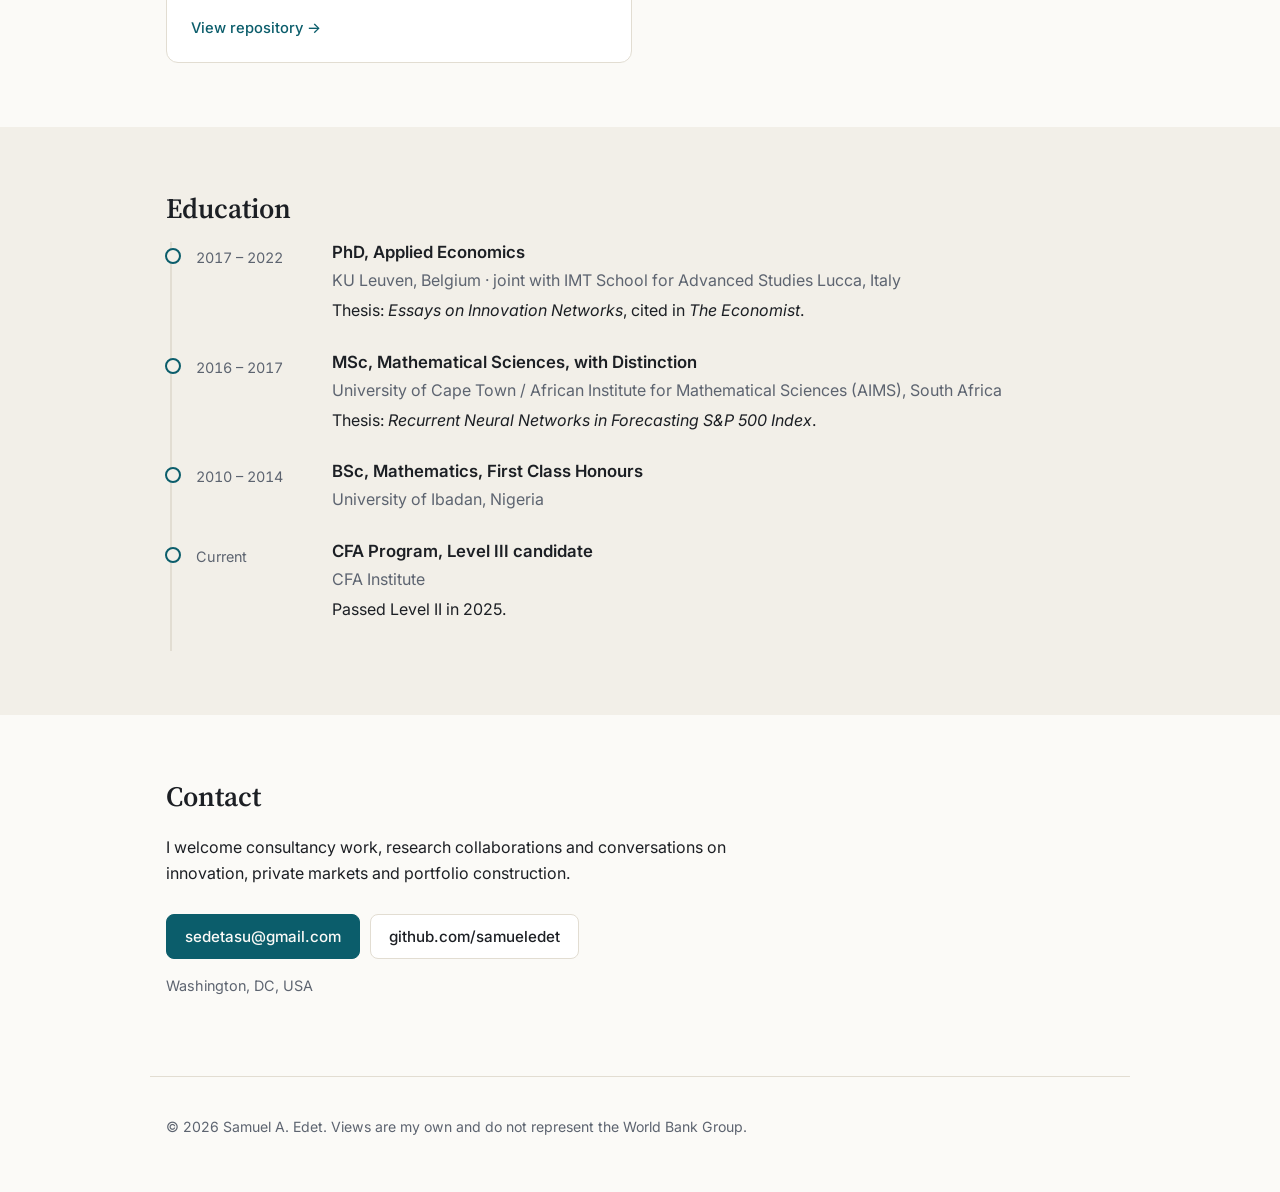
==== commit c349e324: "Note: innovation partnerships along green value chains (CEPR DP22135) - new note notes/green-innovat" ====
--- a/index.html
+++ b/index.html
@@ -78,8 +78,8 @@
       </li>
       <li>
         <span class="year">2026</span>
-        <div><p class="title"><a href="https://cep.lse.ac.uk/_new/publications/abstract.asp?index=12648">Innovation partnerships for development along green value chains</a></p>
-        <p class="meta"><strong class="me">Edet</strong>, Martin, de Rochambeau, Tran &amp; Verhoeven · CEP Discussion Paper No. 2223, London School of Economics</p></div>
+        <div><p class="title"><a href="https://cepr.org/publications/dp22135">Innovation partnerships for development along green value chains</a></p>
+        <p class="meta"><strong class="me">Edet</strong>, Martin, de Rochambeau, Tran &amp; Verhoeven · CEPR Discussion Paper No. 22135; CEP Discussion Paper No. 2223, London School of Economics</p></div>
       </li>
       <li>
         <span class="year">2025</span>
@@ -91,10 +91,10 @@
 
   <section class="wrap notes-teaser">
     <div class="teaser-head"><h2>Market &amp; Policy Notes</h2><a href="notes/">All notes →</a></div>
-    <a class="note" href="notes/market-jumps.html">
-      <p class="note-meta">October 2026 · Risk · Equity markets</p>
-      <h3>Not all crashes are alike: jumps and volatility in developed and emerging stock markets</h3>
-      <p>Normal models understate tail risk in all 11 markets studied. Several large emerging markets jump less often but harder.</p>
+    <a class="note" href="notes/green-innovation-partnerships.html">
+      <p class="note-meta">November 2026 · Innovation · Green technology</p>
+      <h3>Partners at the frontier: how collaboration lifts green innovation in developing economies</h3>
+      <p>Half of developing-country green innovation is co-invented with rich-country partners, and these partnerships produce the most valuable knowledge.</p>
       </a>
     <a class="note" href="notes/invention-or-inventor.html">
       <p class="note-meta">October 2026 · Innovation · Work in progress</p>
